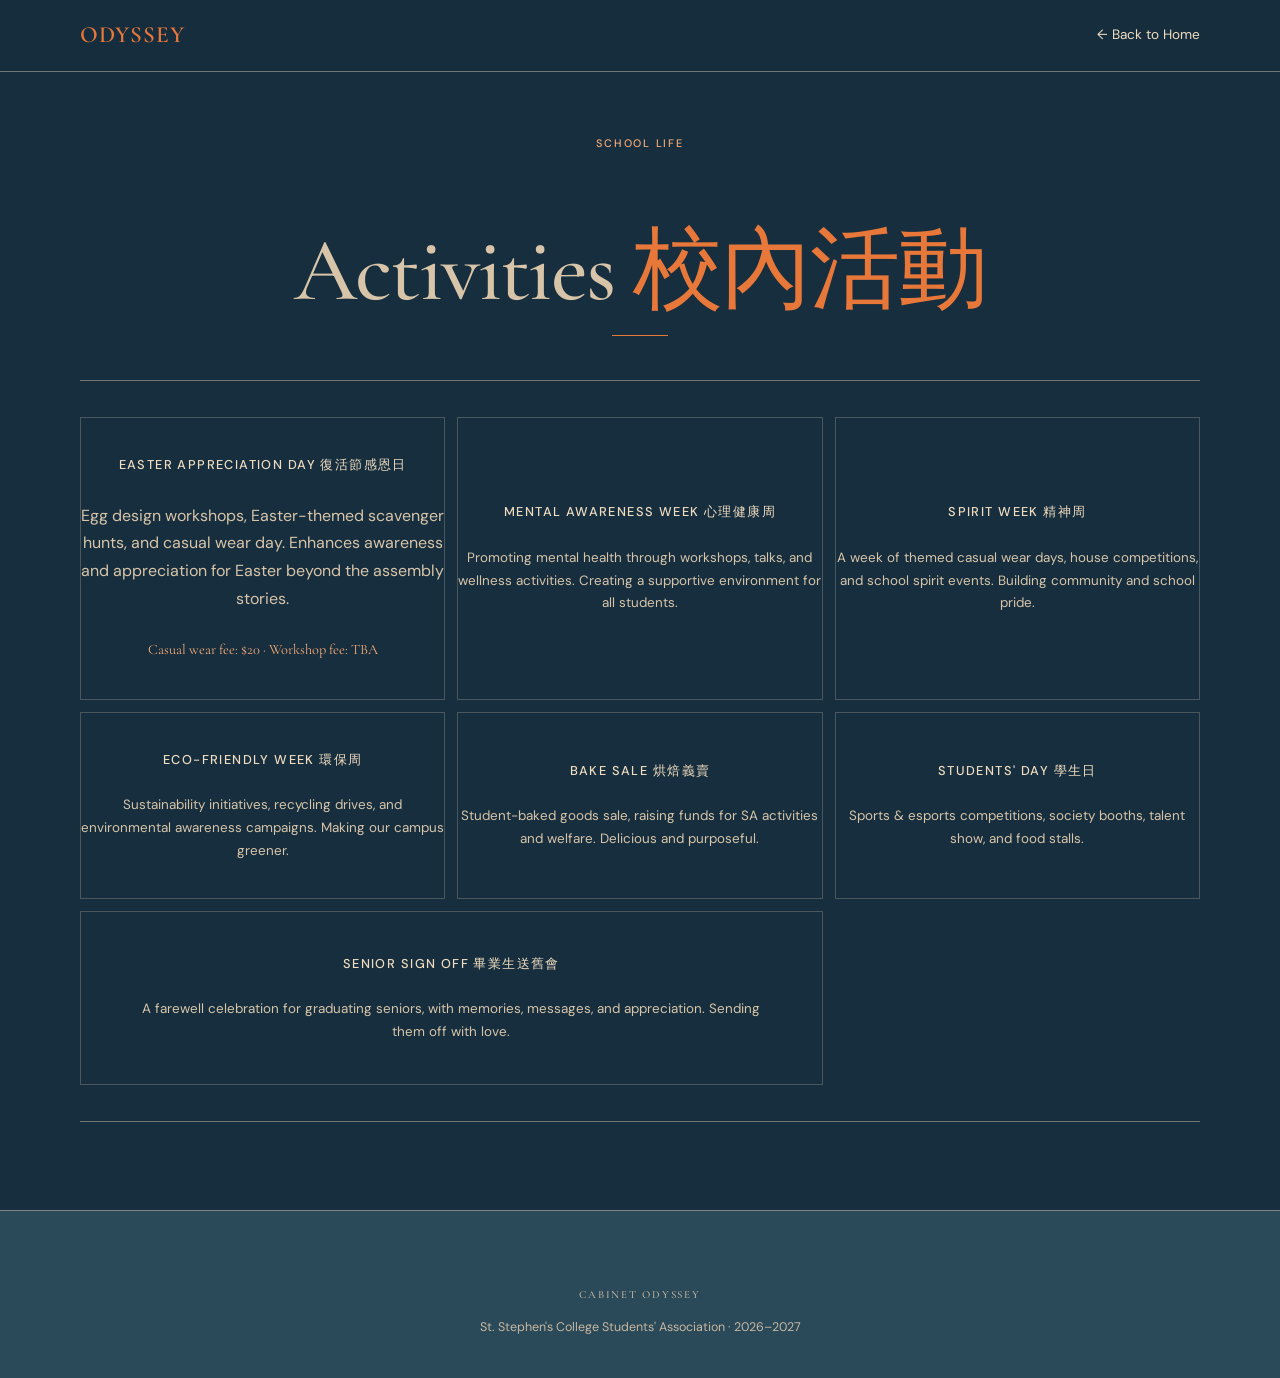
==== activities.html @ 7d50949f "anti-slop UI audit" ====
<!DOCTYPE html>
<html lang="en" class="scroll-smooth">
<head>
  <meta charset="UTF-8">
  <meta name="viewport" content="width=device-width, initial-scale=1.0">
  <title>Activities | Cabinet Odyssey 2026–2027</title>
  <meta name="description" content="Cabinet Odyssey's proposed school-life activities, from Spirit Week and Students' Day to wellbeing and environmental initiatives.">
  <link rel="icon" href="assets/logo.png" type="image/jpeg">
  <link href="https://fonts.googleapis.com/css2?family=Cormorant+Garamond:ital,wght@0,400;0,500;0,600;0,700;1,400;1,500&family=DM+Sans:wght@300;400;500;600&family=Noto+Serif+TC:wght@400;600;700&display=swap" rel="stylesheet">
  <link rel="stylesheet" href="assets/css/odyssey-ui.css?v=listing-tiles-1">
</head>
<body class="subpage activities-page">
  <a class="skip-link" href="#main-content">Skip to content</a>
  <!-- Nav -->
  <nav data-site-nav aria-label="Primary navigation">
    <div>
      <a href="index.html" class="font-display">ODYSSEY</a>
      <a href="index.html" class="text-sm">← Back to Home</a>
      <button class="menu-toggle" id="menu-toggle" type="button" data-menu-toggle aria-expanded="false" aria-controls="mobile-menu" aria-label="Open navigation menu"><span class="menu-toggle__label">Menu</span><span class="menu-toggle__icon" aria-hidden="true"></span></button>
    </div>
  </nav>
  <div class="mobile-menu" id="mobile-menu" role="dialog" aria-modal="true" aria-label="Site navigation" aria-hidden="true" inert>
    <button class="mobile-menu__close" type="button" data-menu-close aria-label="Close navigation menu">×</button>
    <div class="mobile-menu__inner">
      <a href="index.html">Home</a>
      <a href="services.html">Services <span class="tc" lang="zh-Hant">服務</span></a>
      <a href="activities.html" aria-current="page">Activities <span class="tc" lang="zh-Hant">校內活動</span></a>
      <a href="campus.html">Campus <span class="tc" lang="zh-Hant">校園改善</span></a>
      <a href="joint-school.html">Joint-School <span class="tc" lang="zh-Hant">聯校活動</span></a>
    </div>
  </div>

  <main id="main-content">
  <!-- Hero -->
  <section class="pt-32 pb-16 px-6">
    <div class="max-w-4xl mx-auto text-center">
      <p class="font-body text-xs tracking-[0.3em] uppercase text-sunset-500/60 mb-3">School Life</p>
      <h1 class="font-display text-4xl md:text-6xl text-sand mb-4">Activities <span class="text-sunset-500 italic">校內活動</span></h1>
      <div class="accent-line mx-auto"></div>
    </div>
  </section>

  <!-- School-life activities -->
  <section class="py-16 px-6">
    <div class="max-w-4xl mx-auto">
      <div class="glass-warm rounded-2xl p-8 md:p-10 mb-8 reveal service-panel">
        <div class="service-listing-grid service-listing-grid--three service-listing-grid--detail">
          <div class="glass rounded-lg p-4 service-listing-card">
            <p class="text-sand font-medium mb-1">Easter Appreciation Day 復活節感恩日</p>
            <p class="text-sand/50">Egg design workshops, Easter-themed scavenger hunts, and casual wear day. Enhances awareness and appreciation for Easter beyond the assembly stories.</p>
            <p class="service-listing-fee">Casual wear fee: $20 · Workshop fee: TBA</p>
          </div>
          <div class="glass rounded-lg p-4 service-listing-card">
            <p class="text-sand font-medium mb-1">Mental Awareness Week 心理健康周</p>
            <p class="text-sand/50">Promoting mental health through workshops, talks, and wellness activities. Creating a supportive environment for all students.</p>
          </div>
          <div class="glass rounded-lg p-4 service-listing-card">
            <p class="text-sand font-medium mb-1">Spirit Week 精神周</p>
            <p class="text-sand/50">A week of themed casual wear days, house competitions, and school spirit events. Building community and school pride.</p>
          </div>
          <div class="glass rounded-lg p-4 service-listing-card">
            <p class="text-sand font-medium mb-1">Eco-Friendly Week 環保周</p>
            <p class="text-sand/50">Sustainability initiatives, recycling drives, and environmental awareness campaigns. Making our campus greener.</p>
          </div>
          <div class="glass rounded-lg p-4 service-listing-card">
            <p class="text-sand font-medium mb-1">Bake Sale 烘焙義賣</p>
            <p class="text-sand/50">Student-baked goods sale, raising funds for SA activities and welfare. Delicious and purposeful.</p>
          </div>
          <div class="glass rounded-lg p-4 service-listing-card">
            <p class="text-sand font-medium mb-1">Students' Day 學生日</p>
            <p class="text-sand/50">Sports & esports competitions, society booths, talent show, and food stalls.</p>
          </div>
          <div class="glass rounded-lg p-4 service-listing-card service-listing-card--wide">
            <p class="text-sand font-medium mb-1">Senior Sign Off 畢業生送舊會</p>
            <p class="text-sand/50">A farewell celebration for graduating seniors, with memories, messages, and appreciation. Sending them off with love.</p>
          </div>
        </div>
      </div>
    </div>
  </section>
  </main>

  <footer class="py-12 px-6 border-t border-sand/5 text-center">
    <p class="font-display text-lg text-sunset-500/50 mb-1">Cabinet Odyssey</p>
    <p class="font-body text-xs text-sand/20">St. Stephen's College Students' Association · 2026–2027</p>
  </footer>

  <script src="assets/js/odyssey-ui.js?v=motion-1" defer></script>
</body>
</html>
---- assets/css/odyssey-ui.css ----
/* Cabinet Odyssey shared UI layer.
   This file is intentionally plain CSS so every page shares the same rhythm. */

:root {
  --odyssey-teal: #2a4a5a;
  --odyssey-teal-deep: #1e3a4a;
  --odyssey-night: #162e3e;
  --odyssey-orange: #e8773a;
  --odyssey-orange-soft: #f6aa77;
  --odyssey-cream: #f0dcc0;
  --odyssey-paper: #f8efe0;
  --odyssey-line: rgba(240, 220, 192, .24);
  --odyssey-line-strong: rgba(240, 220, 192, .42);
  --odyssey-muted: #d8c5a9;
  --odyssey-faint: #c8b7a0;
  --odyssey-ease-out: cubic-bezier(.23, 1, .32, 1);
  --odyssey-ease-in-out: cubic-bezier(.77, 0, .175, 1);
  --odyssey-nav-height: 72px;
  --odyssey-content: 1120px;
}

*,
*::before,
*::after {
  box-sizing: border-box;
}

html {
  scroll-behavior: smooth;
  background: var(--odyssey-night);
}

body {
  margin: 0;
  min-width: 320px;
  overflow-x: clip;
  color: var(--odyssey-cream);
  background: var(--odyssey-night);
  font-family: "DM Sans", system-ui, sans-serif;
  font-weight: 400;
  line-height: 1.65;
  -webkit-font-smoothing: antialiased;
  text-rendering: optimizeLegibility;
}

.skip-link {
  position: absolute;
  top: -100px;
  left: 16px;
  z-index: 120;
  min-height: 44px;
  display: inline-flex;
  align-items: center;
  padding: 0 16px;
  color: var(--odyssey-teal-deep);
  background: var(--odyssey-orange);
  font-size: .82rem;
  text-decoration: none;
  transition: top 160ms var(--odyssey-ease-out);
}

.skip-link:focus-visible {
  top: 16px;
}

body.home-page {
  background: var(--odyssey-night);
}

body.subpage {
  background: var(--odyssey-night);
}

img {
  max-width: 100%;
}

a {
  text-underline-offset: .25em;
}

:focus-visible {
  outline: 3px solid var(--odyssey-orange-soft);
  outline-offset: 3px;
  box-shadow: 0 0 0 2px var(--odyssey-night);
}

button,
a {
  -webkit-tap-highlight-color: transparent;
  touch-action: manipulation;
}

/* Shared navigation */

#nav,
body.subpage nav {
  position: fixed;
  inset: 0 0 auto;
  z-index: 100;
  height: var(--odyssey-nav-height);
  padding: 12px 24px;
  color: var(--odyssey-cream);
  background: rgba(22, 46, 62, .72);
  border-bottom: 1px solid rgba(240, 220, 192, .2);
  transition: background-color 180ms var(--odyssey-ease-out), border-color 180ms ease;
}

#nav.scrolled,
body.subpage nav {
  background: rgba(22, 46, 62, .9);
  border-bottom-color: var(--odyssey-line-strong);
}

#nav .inner,
body.subpage nav > div {
  width: min(100%, var(--odyssey-content));
  height: 100%;
  margin: 0 auto;
  display: flex;
  align-items: center;
  justify-content: space-between;
  gap: 24px;
}

#nav .brand,
body.subpage nav a.font-display {
  display: inline-flex;
  align-items: center;
  min-height: 44px;
  color: var(--odyssey-orange);
  font-family: "Cormorant Garamond", Georgia, serif;
  font-size: 1.45rem;
  font-weight: 600;
  letter-spacing: .04em;
  text-decoration: none;
}

#nav .links,
body.subpage nav a.text-sm {
  display: flex;
  align-items: center;
  gap: 28px;
  margin-left: auto;
  color: var(--odyssey-muted);
  font-size: .85rem;
}

#nav .links a,
body.subpage nav a.text-sm {
  position: relative;
  min-height: 44px;
  display: inline-flex;
  align-items: center;
  color: inherit;
  text-decoration: none;
  transition: color 160ms ease;
}

#nav .links a::after,
body.subpage nav a.text-sm::after {
  content: "";
  position: absolute;
  right: 0;
  bottom: 8px;
  left: 0;
  height: 1px;
  background: var(--odyssey-orange);
  transform: scaleX(0);
  transform-origin: left;
  transition: transform 180ms var(--odyssey-ease-out);
}

.menu-toggle {
  display: none;
  width: auto;
  min-width: 76px;
  height: 44px;
  padding: 0 11px;
  align-items: center;
  justify-content: center;
  gap: 9px;
  color: var(--odyssey-cream);
  background: transparent;
  border: 1px solid var(--odyssey-cream);
  border-radius: 2px;
  font: inherit;
  cursor: pointer;
}

.menu-toggle__label {
  font-size: .78rem;
  font-weight: 500;
  letter-spacing: .04em;
}

.menu-toggle__icon,
.menu-toggle__icon::before,
.menu-toggle__icon::after {
  content: "";
  display: inline-block;
  width: 16px;
  height: 1px;
  background: currentColor;
  transition: transform 160ms var(--odyssey-ease-out), opacity 120ms ease;
}

.menu-toggle__icon {
  position: relative;
}

.menu-toggle__icon::before,
.menu-toggle__icon::after {
  position: absolute;
  left: 0;
}

.menu-toggle__icon::before { transform: translateY(-5px); }
.menu-toggle__icon::after { transform: translateY(5px); }

.mobile-menu {
  position: fixed;
  inset: 0;
  z-index: 110;
  display: grid;
  align-content: center;
  padding: 88px 24px 32px;
  color: var(--odyssey-cream);
  background: var(--odyssey-night);
  opacity: 0;
  pointer-events: none;
  transform: translateY(-10px) scale(.985);
  transform-origin: calc(100% - 40px) 36px;
  transition: opacity 180ms ease, transform 220ms var(--odyssey-ease-out);
}

.mobile-menu.is-open {
  opacity: 1;
  pointer-events: auto;
  transform: translateY(0) scale(1);
}

.mobile-menu__inner {
  width: min(100%, 520px);
  margin: 0 auto;
}

.mobile-menu__close {
  position: absolute;
  top: 16px;
  right: 24px;
  width: 44px;
  height: 44px;
  color: var(--odyssey-cream);
  background: transparent;
  border: 1px solid var(--odyssey-line-strong);
  cursor: pointer;
}

.mobile-menu a {
  display: flex;
  min-height: 56px;
  align-items: center;
  border-bottom: 1px solid var(--odyssey-line);
  color: var(--odyssey-cream);
  font-family: "Cormorant Garamond", Georgia, serif;
  font-size: clamp(2rem, 8vw, 3.4rem);
  line-height: 1;
  text-decoration: none;
}

.mobile-menu a:last-child {
  border-bottom: 0;
}

.mobile-menu a[aria-current="page"] {
  color: var(--odyssey-orange-soft);
}

body.menu-open {
  overflow: hidden;
}

/* Buttons and press feedback */

.hero-cta,
.btn,
body.subpage .btn {
  min-height: 46px;
  display: inline-flex;
  align-items: center;
  justify-content: center;
  padding: 0 22px;
  color: var(--odyssey-night);
  background: var(--odyssey-orange);
  border: 1px solid var(--odyssey-orange);
  border-radius: 2px;
  font-family: "DM Sans", system-ui, sans-serif;
  font-size: .78rem;
  font-weight: 500;
  letter-spacing: .12em;
  text-decoration: none;
  text-transform: uppercase;
  transition: transform 140ms var(--odyssey-ease-out), background-color 160ms ease, color 160ms ease;
}

.hero-cta:active,
.btn:active {
  transform: scale(.97);
}

/* Homepage hero. One stacked layout at every viewport width — the tall banner
   overlapping the content card is the masthead, so no desktop rearrangement. */

.home-page .hero {
  width: 100%;
  max-width: none;
  padding: 0 0 72px;
  background: var(--odyssey-night);
}

.home-page .hero-bg {
  width: 100%;
  max-height: 520px;
  overflow: hidden;
  background: var(--odyssey-teal);
}

.home-page .hero-bg img {
  width: 100%;
  height: clamp(270px, 36vw, 520px);
  object-fit: cover;
  object-position: center;
}

.home-page .hero-bg::after {
  background: rgba(22, 46, 62, .12);
}

.home-page .hero-content {
  width: min(calc(100% - 32px), 760px);
  margin: -96px auto 0;
  padding: 40px 48px 44px;
  background: var(--odyssey-teal);
  border-top: 1px solid var(--odyssey-line-strong);
  text-align: center;
}

.home-page #nav .brand {
  opacity: 1 !important;
}

.home-page .hero-logo {
  width: 80px;
  height: 80px;
  margin: 0 auto 20px;
  border: 1px solid var(--odyssey-line-strong);
  background: var(--odyssey-paper);
}

.home-page .hero-subtitle {
  margin-bottom: 10px;
  color: var(--odyssey-muted);
  font-size: .68rem;
  font-weight: 500;
  letter-spacing: .16em;
  line-height: 1.5;
  text-transform: uppercase;
}

.home-page .hero-title {
  margin-bottom: 12px;
  color: var(--odyssey-orange);
  font-family: "Cormorant Garamond", Georgia, serif;
  font-size: clamp(3.5rem, 8vw, 6rem);
  font-weight: 500;
  line-height: .92;
}

.home-page .hero-tc {
  margin-bottom: 22px;
  color: var(--odyssey-muted);
  font-size: .95rem;
  line-height: 1.85;
}

.home-page .hero-cta {
  margin-bottom: 0;
}

.home-page .countdown {
  max-width: 520px;
  margin: 28px auto 0;
  padding: 16px 0 6px;
  background: transparent;
  border-top: 1px solid var(--odyssey-line-strong);
  border-right: 0;
  border-bottom: 0;
  border-left: 0;
}

.home-page .countdown-timer {
  width: 100%;
  display: grid;
  grid-template-columns: minmax(0, 1fr) auto minmax(0, 1fr) auto minmax(0, 1fr) auto minmax(0, 1fr);
  align-items: start;
  gap: clamp(.2rem, 1vw, .65rem);
}

.home-page .countdown-label {
  margin-bottom: 14px;
  color: var(--odyssey-orange-soft);
  font-size: .68rem;
  font-weight: 500;
  letter-spacing: .14em;
}

.home-page .countdown-num {
  color: var(--odyssey-cream);
  font-family: "Cormorant Garamond", Georgia, serif;
  font-size: clamp(1.8rem, 5vw, 3rem);
  font-weight: 600;
}

.home-page .countdown-txt {
  margin-top: 6px;
  color: var(--odyssey-faint);
  font-size: .58rem;
  letter-spacing: .12em;
}

.home-page .countdown-sep {
  color: var(--odyssey-orange);
  font-family: "Cormorant Garamond", Georgia, serif;
  opacity: .7;
}

/* Homepage sections */

.home-page main > section:not(.hero),
.home-page .logo-showcase {
  width: min(calc(100% - 48px), var(--odyssey-content));
  max-width: none;
  margin: 0 auto;
  padding: clamp(64px, 8vw, 104px) 0;
}

.home-page #mission {
  width: 100%;
  padding-right: max(24px, calc((100vw - var(--odyssey-content)) / 2));
  padding-left: max(24px, calc((100vw - var(--odyssey-content)) / 2));
  background: var(--odyssey-teal);
}

.home-page .section-title {
  margin-bottom: 32px;
  color: var(--odyssey-cream);
  font-family: "Cormorant Garamond", Georgia, serif;
  font-size: clamp(2.6rem, 6vw, 4.6rem);
  font-weight: 500;
  line-height: 1.15;
  letter-spacing: -.02em;
}

.home-page .section-title em {
  padding-bottom: .08em;
  color: var(--odyssey-orange);
  font-style: italic;
}

.home-page .content-block {
  max-width: 760px;
  margin-bottom: 48px;
}

.home-page .content-block p {
  margin-bottom: 20px;
  color: var(--odyssey-muted);
  font-size: 1rem;
  line-height: 1.8;
}

.home-page .content-block p.tc {
  color: var(--odyssey-muted);
  font-size: .95rem;
}

.home-page .pillars {
  display: grid;
  grid-template-columns: repeat(4, 1fr);
  gap: 0;
  margin-top: 48px;
  border-top: 1px solid var(--odyssey-line-strong);
  border-bottom: 1px solid var(--odyssey-line-strong);
}

.home-page .pillar-link {
  min-height: 82px;
  display: flex;
  flex-direction: column;
  justify-content: center;
  padding: 16px 18px;
  color: var(--odyssey-cream);
  border-right: 1px solid var(--odyssey-line);
  font-size: .9rem;
  text-decoration: none;
  transition: background-color 160ms ease, color 160ms ease;
}

.home-page .pillar-link:last-child {
  border-right: 0;
}

.home-page .pillar-link .tc {
  margin: 4px 0 0;
  color: var(--odyssey-faint);
  font-size: .78rem;
}

.home-page .timeline {
  max-width: 800px;
  padding-left: 28px;
}

.home-page .timeline::before {
  left: 3px;
  width: 1px;
  background: var(--odyssey-orange);
  opacity: .45;
}

.home-page .timeline-item {
  padding-bottom: 44px;
}

.home-page .timeline-item::before {
  left: -25px;
  top: 6px;
  width: 7px;
  height: 7px;
  background: var(--odyssey-orange);
  transform: none;
}

.home-page .timeline-date {
  margin-bottom: 4px;
  color: var(--odyssey-orange-soft);
  font-size: .68rem;
  font-weight: 500;
  letter-spacing: .12em;
}

.home-page .timeline-title {
  margin-bottom: 8px;
  color: var(--odyssey-cream);
  font-family: "Cormorant Garamond", Georgia, serif;
  font-size: 1.7rem;
  font-weight: 600;
}

.home-page .timeline-desc,
.home-page .timeline-tc {
  max-width: 680px;
  color: var(--odyssey-muted);
  font-size: .92rem;
}

.home-page .timeline-tc {
  margin-top: 8px;
  color: var(--odyssey-faint);
  font-family: "Noto Serif TC", serif;
}

.home-page .logo-showcase {
  width: 100%;
  max-width: none;
  padding-right: 24px;
  padding-left: 24px;
  text-align: center;
  background: var(--odyssey-teal);
  border-top: 1px solid var(--odyssey-line);
  border-bottom: 1px solid var(--odyssey-line);
}

.home-page .logo-showcase img {
  width: 128px;
  height: 128px;
  margin-bottom: 20px;
  border: 1px solid var(--odyssey-line-strong);
}

.home-page .logo-showcase h3 {
  margin-bottom: 6px;
  color: var(--odyssey-cream);
  font-family: "Cormorant Garamond", Georgia, serif;
  font-size: 1.8rem;
}

.home-page .logo-showcase h3 em {
  color: var(--odyssey-orange);
}

.home-page .logo-showcase .tc {
  color: var(--odyssey-faint);
  font-size: .85rem;
}

.home-page .doc-links {
  width: 100%;
  display: grid;
  grid-template-columns: repeat(2, minmax(0, 1fr));
  gap: 1px;
  background: var(--odyssey-line-strong);
  border: 1px solid var(--odyssey-line-strong);
}

.home-page .doc-link {
  min-height: 142px;
  display: flex;
  flex-direction: column;
  justify-content: center;
  padding: 24px;
  color: var(--odyssey-cream);
  background: var(--odyssey-teal);
  text-decoration: none;
  transition: background-color 160ms ease;
}

.home-page .doc-link-title {
  margin-bottom: 8px;
  color: inherit;
  font-family: "Cormorant Garamond", Georgia, serif;
  font-size: 1.45rem;
}

.home-page .doc-link-sub {
  color: var(--odyssey-faint);
  font-size: .78rem;
  line-height: 1.55;
}

.home-page footer {
  margin-top: 0;
  padding: 64px 24px 32px;
  background: var(--odyssey-night);
}

.home-page .footer-inner {
  width: min(100%, var(--odyssey-content));
  display: grid;
  grid-template-columns: 2fr 1fr 1fr;
  gap: 48px;
  padding-bottom: 32px;
  border-bottom: 1px solid var(--odyssey-line);
}

.home-page .footer-brand .brand {
  color: var(--odyssey-orange);
  font-family: "Cormorant Garamond", Georgia, serif;
  font-size: 1.55rem;
  text-decoration: none;
}

.home-page .footer-brand .tagline,
.home-page .footer-contact p,
.home-page .footer-contact .tc,
.home-page .footer-bottom p,
.home-page .footer-links a {
  color: var(--odyssey-faint);
  font-size: .78rem;
}

.home-page .footer-brand .tagline {
  margin-top: 8px;
  font-style: normal;
}

.home-page .footer-links,
.home-page .footer-contact {
  gap: 10px;
}

.home-page .footer-links a,
.home-page .footer-contact a {
  text-decoration: none;
  transition: color 160ms ease;
}

.home-page .footer-contact a {
  color: var(--odyssey-cream);
  font-size: .82rem;
}

.home-page .footer-bottom {
  width: min(100%, var(--odyssey-content));
  padding-top: 20px;
}

/* Subpages: flatten the old Tailwind/glass language */

body.subpage {
  color: var(--odyssey-cream);
  background: var(--odyssey-night);
}

body.subpage section {
  width: min(calc(100% - 48px), var(--odyssey-content));
  max-width: none;
  margin: 0 auto;
}

body.subpage section:first-of-type {
  padding-top: 144px;
  padding-bottom: 64px;
}

body.subpage section:first-of-type + section {
  padding-top: 16px;
  padding-bottom: 112px;
}

body.subpage .max-w-4xl,
body.subpage .max-w-6xl {
  width: 100%;
  max-width: var(--odyssey-content) !important;
}

body.subpage .mx-auto {
  margin-right: auto;
  margin-left: auto;
}

body.subpage .text-center {
  text-align: center;
}

body.subpage .flex {
  display: flex;
}

body.subpage .items-start {
  align-items: flex-start;
}

body.subpage .gap-4 {
  gap: 16px;
}

body.subpage .grid {
  display: grid;
  grid-template-columns: repeat(3, minmax(0, 1fr));
  gap: 12px;
}

body.subpage .grid.md\:grid-cols-2 {
  grid-template-columns: repeat(2, minmax(0, 1fr));
  gap: 24px;
}

body.subpage .grid > .col-span-2 {
  grid-column: span 2;
}

body.subpage .space-y-4 > * + * {
  margin-top: 16px;
}

body.subpage .space-y-8 > * + * {
  margin-top: 32px;
}

body.subpage .font-medium {
  font-weight: 500;
}

body.subpage .mt-2 {
  margin-top: 8px;
}

body.subpage .mt-4 {
  margin-top: 16px;
}

body.subpage .mb-1 {
  margin-bottom: 4px;
}

body.subpage .mb-2 {
  margin-bottom: 8px;
}

body.subpage .mb-4 {
  margin-bottom: 16px;
}

body.subpage .mb-6 {
  margin-bottom: 24px;
}

body.subpage .text-xs {
  font-size: .78rem;
}

body.subpage .text-sm {
  font-size: .92rem;
}

body.subpage .text-center h1,
body.subpage .text-center h2,
body.subpage .subpage-title {
  color: var(--odyssey-cream);
  font-family: "Cormorant Garamond", Georgia, serif;
  font-weight: 500;
  letter-spacing: -.02em;
}

body.subpage .text-center h1 {
  font-size: clamp(3rem, 7vw, 5.8rem);
  line-height: .98;
}

body.subpage .text-center h1 span,
body.subpage .text-center h2 span {
  color: var(--odyssey-orange);
  /* Long titles wrap between words, never inside the Chinese phrase. */
  white-space: nowrap;
}

body.subpage .text-center > p:first-child {
  margin-bottom: 12px;
  color: var(--odyssey-orange-soft);
  font-size: .68rem;
  font-weight: 500;
  letter-spacing: .16em;
  text-transform: uppercase;
}

body.subpage .accent-line {
  width: 56px;
  height: 1px;
  margin: 20px auto 0;
  background: var(--odyssey-orange);
}

body.subpage .glass,
body.subpage .glass-warm {
  padding: 32px 0 !important;
  background: transparent !important;
  border: 0;
  border-top: 1px solid var(--odyssey-line-strong);
  border-radius: 0 !important;
  box-shadow: none !important;
}

body.subpage .glass-warm:last-child {
  border-bottom: 1px solid var(--odyssey-line-strong);
}

body.subpage .glass > p,
body.subpage .glass-warm > p,
body.subpage .glass-warm p,
body.subpage .glass-warm h2,
body.subpage .glass-warm h3 {
  color: var(--odyssey-muted);
}

body.subpage .glass-warm h2,
body.subpage .glass-warm h3 {
  color: var(--odyssey-cream);
  font-family: "Cormorant Garamond", Georgia, serif;
  font-weight: 600;
}

body.subpage .glass-warm h2 {
  margin-bottom: 12px;
  color: var(--odyssey-orange);
  font-size: clamp(1.7rem, 3vw, 2.3rem);
}

body.subpage .glass-warm h3 {
  font-size: 1.35rem;
}

body.subpage .glass-warm .grid > div,
body.subpage .glass-warm .space-y-4 > div {
  padding: 18px;
  background: rgba(42, 74, 90, .55);
  border: 1px solid var(--odyssey-line);
  border-radius: 0 !important;
}

body.subpage .glass-warm .grid > div p,
body.subpage .glass-warm .space-y-4 > div p {
  color: var(--odyssey-muted);
}

body.subpage .glass-warm .grid > div p:first-child,
body.subpage .glass-warm .space-y-4 > div p:first-child {
  color: var(--odyssey-cream);
}

body.subpage .glass-warm .grid > div p:last-child,
body.subpage .glass-warm .space-y-4 > div p:last-child {
  margin-bottom: 0;
}

body.subpage .glass-warm > .flex {
  align-items: flex-start;
}

body.subpage .rounded-2xl,
body.subpage .rounded-xl,
body.subpage .rounded-lg {
  border-radius: 0 !important;
}

body.subpage .text-sunset-500,
body.subpage .text-sunset-400 {
  color: var(--odyssey-orange) !important;
}

body.subpage .text-sand,
body.subpage .text-sand\/60,
body.subpage .text-sand\/50,
body.subpage .text-sand\/30 {
  color: var(--odyssey-muted) !important;
}

body.subpage .font-body {
  font-family: "DM Sans", system-ui, sans-serif;
}

body.subpage .font-display {
  font-family: "Cormorant Garamond", Georgia, serif;
}

body.subpage footer {
  margin-top: 0;
  padding: 64px 24px 28px;
  background: var(--odyssey-teal);
  border-top: 1px solid var(--odyssey-line-strong);
}

body.subpage footer p {
  color: var(--odyssey-faint) !important;
}

/* Services listings preserve the original bordered tile language. */

.service-listing-grid {
  display: grid;
  gap: 12px;
}

.service-listing-grid--three {
  grid-template-columns: repeat(3, minmax(0, 1fr));
}

.service-listing-grid--two {
  grid-template-columns: repeat(2, minmax(0, 1fr));
}

/* Wide tiles close the final grid row when an item count does not divide evenly. */

.service-listing-grid .service-listing-card--wide {
  grid-column: span 2;
}

.service-heading-tc {
  display: inline-block;
  white-space: nowrap;
}

.service-listing-card {
  min-width: 0;
  min-height: 132px;
  display: flex;
  flex-direction: column;
  align-items: center;
  justify-content: center;
  padding: 22px 20px !important;
  text-align: center;
  background: rgba(42, 74, 90, .55) !important;
  border: 1px solid var(--odyssey-line) !important;
  transition:
    transform 220ms var(--odyssey-ease-out),
    background-color 180ms ease,
    border-color 180ms ease;
}

.service-listing-grid--detail .service-listing-card {
  min-height: 174px;
  padding: 26px 24px !important;
}

.service-listing-card > p,
.service-listing-card > h3 {
  max-width: 44ch;
  margin-right: auto;
  margin-left: auto;
}

.service-listing-card > p:first-child,
.service-listing-card > h3:first-child {
  margin-top: 0;
  margin-bottom: 10px;
  color: var(--odyssey-cream) !important;
  font-family: "DM Sans", system-ui, sans-serif;
  font-size: .8rem;
  font-weight: 500;
  letter-spacing: .11em;
  line-height: 1.5;
  text-transform: uppercase;
}

.service-listing-card > p:last-child {
  margin-bottom: 0;
}

.service-listing-grid--compact .service-listing-card > p:last-child:not(:first-child) {
  color: var(--odyssey-orange-soft) !important;
  font-family: "Cormorant Garamond", Georgia, serif;
  font-size: .9rem;
}

body:is(.services-page, .activities-page, .campus-page, .joint-school-page) p .text-sunset-500 {
  color: var(--odyssey-orange-soft) !important;
}

.service-listing-grid--compact .service-listing-card--noted > p:last-child {
  color: var(--odyssey-faint) !important;
  font-family: "Noto Serif TC", serif;
  font-size: .72rem;
}

.service-listing-grid--detail .service-listing-card > p:last-child {
  color: var(--odyssey-muted) !important;
  font-size: .84rem;
  line-height: 1.7;
}

/* Fee lines carry the same price voice as the compact listings. */

.service-listing-grid--detail .service-listing-card > p.service-listing-fee:last-child {
  margin-top: 10px;
  margin-bottom: 0;
  color: var(--odyssey-orange-soft) !important;
  font-family: "Cormorant Garamond", Georgia, serif;
  font-size: .9rem;
}

.service-panel--ordering > p:last-child {
  max-width: 82ch;
  margin-top: 18px;
  color: var(--odyssey-faint) !important;
  line-height: 1.6;
}

html.motion-ready .service-panel.reveal,
.service-panel.reveal {
  clip-path: none;
}

@keyframes odyssey-service-card-enter {
  from {
    opacity: 0;
    transform: translateY(10px);
  }
  to {
    opacity: 1;
    transform: translateY(0);
  }
}

html.motion-ready .service-panel.visible .service-listing-card {
  animation: odyssey-service-card-enter 380ms var(--odyssey-ease-out) backwards;
}

html.motion-ready .service-panel.visible .service-listing-card:nth-child(2) { animation-delay: 45ms; }
html.motion-ready .service-panel.visible .service-listing-card:nth-child(3) { animation-delay: 90ms; }
html.motion-ready .service-panel.visible .service-listing-card:nth-child(4) { animation-delay: 135ms; }
html.motion-ready .service-panel.visible .service-listing-card:nth-child(5) { animation-delay: 180ms; }
html.motion-ready .service-panel.visible .service-listing-card:nth-child(6) { animation-delay: 225ms; }
html.motion-ready .service-panel.visible .service-listing-card:nth-child(n + 7) { animation-delay: 270ms; }

/* Replace emoji used as structural icons with a controlled visual mark. */

.content-mark {
  position: relative;
  flex: 0 0 38px;
  width: 38px;
  height: 38px;
  margin-top: 2px;
  border: 1px solid var(--odyssey-orange);
}

.content-mark::before,
.content-mark::after {
  content: "";
  position: absolute;
  background: var(--odyssey-orange);
}

.content-mark::before {
  top: 9px;
  right: 8px;
  left: 8px;
  height: 1px;
  box-shadow: 0 7px 0 var(--odyssey-orange), 0 14px 0 var(--odyssey-orange);
}

.content-mark::after {
  top: 8px;
  bottom: 8px;
  left: 8px;
  width: 1px;
}

/* Only animate hover states on devices that actually have hover. */

@media (hover: hover) and (pointer: fine) {
  #nav .links a:hover,
  body.subpage nav a.text-sm:hover,
  .home-page .footer-links a:hover,
  .home-page .footer-contact a:hover {
    color: var(--odyssey-orange-soft);
  }

  #nav .links a:hover::after,
  body.subpage nav a.text-sm:hover::after {
    transform: scaleX(1);
  }

  .home-page .pillar-link:hover {
    color: var(--odyssey-orange-soft);
    background: rgba(232, 119, 58, .08);
    transform: translateY(-2px);
  }

  .home-page .pillar-link:hover .tc {
    color: var(--odyssey-orange-soft);
  }

  .home-page .doc-link:hover {
    background: var(--odyssey-teal-deep);
    transform: translateY(-4px);
  }

  body.subpage .glass-warm .grid > div:hover,
  body.subpage .glass-warm .space-y-4 > div:hover {
    background: rgba(42, 74, 90, .85);
  }
}

/* Old reveal hooks, upgraded to a real enter state. */

.reveal {
  opacity: 1;
  transform: none;
  clip-path: none;
}

.motion-ready .reveal {
  opacity: 0;
  transform: translateY(16px);
  clip-path: inset(0 0 16% 0);
  transition:
    opacity 420ms var(--odyssey-ease-out),
    transform 520ms var(--odyssey-ease-out),
    clip-path 600ms var(--odyssey-ease-in-out);
}

.motion-ready .reveal.visible {
  opacity: 1;
  transform: translateY(0);
  /* End past the border box, not at inset(0): Cormorant descenders (the g in
     "Meaning") drop below the border box at line-height 1.15, and inset(0)
     slices them off. Matching inset() shapes keep the wipe interpolable. */
  clip-path: inset(-50% -50% -50% -50%);
}

/* Cabinet rows contain hover-scaled portraits, so their reveal state must not
   remain a clipping boundary after it becomes visible. */
.home-page .cabinet-row.reveal,
.motion-ready .home-page .cabinet-row.reveal,
.motion-ready .home-page .cabinet-row.reveal.visible {
  clip-path: none;
}

/* One cinematic arrival, followed by motion that explains page structure. */

@keyframes odyssey-hero-image-enter {
  from {
    opacity: .55;
    transform: scale(1.045);
  }
  to {
    opacity: 1;
    transform: scale(1);
  }
}

@keyframes odyssey-piece-enter {
  from {
    opacity: 0;
    transform: translateY(18px);
  }
  to {
    opacity: 1;
    transform: translateY(0);
  }
}

@keyframes odyssey-line-enter {
  from {
    opacity: .35;
    transform: scaleX(0);
  }
  to {
    opacity: 1;
    transform: scaleX(1);
  }
}

@keyframes odyssey-fade-enter {
  from { opacity: 0; }
  to { opacity: 1; }
}

.home-page .hero-bg img {
  transform-origin: center;
  animation: odyssey-hero-image-enter 1100ms var(--odyssey-ease-in-out) both;
}

.home-page .hero-content > * {
  animation: odyssey-piece-enter 700ms var(--odyssey-ease-out) both;
}

.home-page .hero-content > :nth-child(1) { animation-delay: 180ms; }
.home-page .hero-content > :nth-child(2) { animation-delay: 240ms; }
.home-page .hero-content > :nth-child(3) { animation-delay: 300ms; }
.home-page .hero-content > :nth-child(4) { animation-delay: 360ms; }
.home-page .hero-content > :nth-child(5) { animation-delay: 420ms; }
.home-page .hero-content > :nth-child(6) { animation-delay: 480ms; }

body.subpage section:first-of-type .text-center > * {
  animation: odyssey-piece-enter 620ms var(--odyssey-ease-out) both;
}

body.subpage section:first-of-type .text-center > :nth-child(1) { animation-delay: 100ms; }
body.subpage section:first-of-type .text-center > :nth-child(2) { animation-delay: 170ms; }
body.subpage section:first-of-type .text-center > :nth-child(3) {
  transform-origin: center;
  animation-name: odyssey-line-enter;
  animation-delay: 240ms;
  animation-timing-function: var(--odyssey-ease-in-out);
}

.motion-ready .home-page .timeline::before {
  transform: scaleY(0);
  transform-origin: top;
  transition: transform 900ms var(--odyssey-ease-in-out);
}

.motion-ready .home-page .timeline.is-visible::before {
  transform: scaleY(1);
}

.motion-ready .home-page .timeline-item::before {
  opacity: 0;
  transform: scale(.6);
  transition: opacity 260ms var(--odyssey-ease-out), transform 260ms var(--odyssey-ease-out);
}

.motion-ready .home-page .timeline.is-visible .timeline-item::before {
  opacity: 1;
  transform: scale(1);
}

.motion-ready .home-page .timeline-item:nth-child(1)::before { transition-delay: 60ms; }
.motion-ready .home-page .timeline-item:nth-child(2)::before { transition-delay: 110ms; }
.motion-ready .home-page .timeline-item:nth-child(3)::before { transition-delay: 160ms; }
.motion-ready .home-page .timeline-item:nth-child(4)::before { transition-delay: 210ms; }
.motion-ready .home-page .timeline-item:nth-child(5)::before { transition-delay: 260ms; }
.motion-ready .home-page .timeline-item:nth-child(6)::before { transition-delay: 310ms; }
.motion-ready .home-page .timeline-item:nth-child(7)::before { transition-delay: 360ms; }
.motion-ready .home-page .timeline-item:nth-child(8)::before { transition-delay: 410ms; }
.motion-ready .home-page .timeline-item:nth-child(9)::before { transition-delay: 460ms; }

.mobile-menu a {
  opacity: 0;
  transform: translateY(10px) scale(.97);
  transition: opacity 220ms var(--odyssey-ease-out), transform 220ms var(--odyssey-ease-out);
}

.mobile-menu.is-open a {
  opacity: 1;
  transform: translateY(0) scale(1);
}

.mobile-menu.is-open a:nth-child(1) { transition-delay: 40ms; }
.mobile-menu.is-open a:nth-child(2) { transition-delay: 80ms; }
.mobile-menu.is-open a:nth-child(3) { transition-delay: 120ms; }
.mobile-menu.is-open a:nth-child(4) { transition-delay: 160ms; }
.mobile-menu.is-open a:nth-child(5) { transition-delay: 200ms; }

.home-page .pillar-link,
.home-page .doc-link {
  transition: background-color 160ms ease, color 160ms ease, transform 160ms var(--odyssey-ease-out);
}

.home-page .pillar-link:active,
.home-page .doc-link:active,
.mobile-menu a:active {
  transform: scale(.97);
}

@media (hover: hover) and (pointer: fine) {
  .hero-cta:hover,
  .btn:hover,
  body.subpage .btn:hover {
    background: var(--odyssey-orange-soft);
  }
}

@media (max-width: 900px) {
  #nav .links,
  body.subpage nav a.text-sm {
    display: none;
  }

  .menu-toggle {
    display: inline-flex;
  }

  .home-page .footer-inner {
    grid-template-columns: 1fr;
    gap: 24px;
  }
}

/* Apple design audit repairs: clearer hierarchy, direct feedback, and resilient reflow. */

body.subpage main {
  display: block;
}

.home-page .hero-content,
body.subpage section,
.home-page main > section {
  min-width: 0;
}

.home-page .hero-subtitle,
.home-page .countdown-label {
  overflow-wrap: anywhere;
}

.home-page .hero-content > * {
  animation: none;
}

.home-page .hero-content {
  animation: odyssey-piece-enter 520ms var(--odyssey-ease-out) 120ms both;
}

body.subpage section:first-of-type .text-center > * {
  animation: none;
}

body.subpage section:first-of-type .text-center {
  animation: odyssey-piece-enter 480ms var(--odyssey-ease-out) 80ms both;
}

body.subpage section:first-of-type {
  padding-top: 124px;
  padding-bottom: 44px;
}

body.subpage section:first-of-type + section {
  padding-top: 0;
  padding-bottom: 88px;
}

body.subpage .space-y-8 > * + * {
  margin-top: 0;
}

body.subpage .content-mark {
  display: none;
}

body.subpage .glass-warm > .flex {
  gap: 0;
}

body.subpage .glass,
body.subpage .glass-warm {
  padding: clamp(24px, 4vw, 36px) 0 !important;
}

body.subpage .glass-warm .grid > div,
body.subpage .glass-warm .space-y-4 > div {
  min-width: 0;
  padding: 16px;
  background: var(--odyssey-teal-deep);
  border-color: var(--odyssey-line-strong);
}

body.subpage .glass-warm p {
  max-width: 72ch;
  line-height: 1.72;
}

body.subpage footer p {
  color: var(--odyssey-faint) !important;
}

.home-page .timeline-item:hover,
.motion-ready .home-page .timeline-item.visible:hover {
  transform: translateX(3px);
}

.home-page .cabinet-member:hover {
  transform: translateY(-3px);
}

.home-page .cabinet-member:hover .member-photo img {
  transform: scale(1.025);
}

@media (max-width: 900px) {
  .home-page .pillars {
    grid-template-columns: repeat(2, minmax(0, 1fr));
  }

  .home-page .pillar-link:nth-child(2) {
    border-right: 0;
  }

  .home-page .pillar-link:nth-child(-n + 2) {
    border-bottom: 1px solid var(--odyssey-line);
  }
}

@media (max-width: 640px) {
  :root {
    --odyssey-nav-height: 64px;
  }

  .home-page .hero {
    padding-bottom: 48px;
  }

  .home-page .hero-bg img {
    height: 220px;
    object-position: 50% 48%;
  }

  .home-page .hero-content {
    width: calc(100% - 24px);
    margin-top: -24px;
    padding: 28px 16px 30px;
  }

  .home-page .hero-logo {
    width: 68px;
    height: 68px;
    margin-bottom: 14px;
  }

  .home-page .hero-subtitle {
    font-size: .64rem;
    letter-spacing: .09em;
  }

  .home-page .hero-title {
    font-size: clamp(3.1rem, 17vw, 4.4rem);
  }

  .home-page .countdown {
    width: 100%;
    margin-top: 22px;
  }

  .home-page .countdown-label {
    font-size: .62rem;
    letter-spacing: .08em;
  }

  .home-page .countdown-timer {
    gap: .12rem;
  }

  .home-page .countdown-num {
    font-size: clamp(1.55rem, 8vw, 2.1rem);
  }

  .home-page .countdown-txt {
    font-size: .54rem;
    letter-spacing: .06em;
  }

  .home-page .countdown-sep {
    font-size: 1.2rem;
  }

  .home-page main > section:not(.hero),
  .home-page .logo-showcase {
    padding-top: 56px;
    padding-bottom: 56px;
  }

  .home-page .section-title {
    font-size: clamp(2.35rem, 12vw, 3.2rem);
    margin-bottom: 24px;
  }

  .home-page .content-block {
    margin-bottom: 36px;
  }

  .home-page .pillars,
  .home-page .doc-links {
    grid-template-columns: 1fr;
  }

  .home-page .pillar-link,
  .home-page .pillar-link:nth-child(2) {
    border-right: 0;
    border-bottom: 1px solid var(--odyssey-line);
  }

  .home-page .pillar-link:last-child {
    border-bottom: 0;
  }

  body.subpage section:first-of-type {
    padding-top: 104px;
    padding-bottom: 36px;
  }

  body.subpage section:first-of-type + section {
    padding-bottom: 64px;
  }

  body.subpage .text-center h1 {
    font-size: clamp(2.65rem, 14vw, 4rem);
  }

  body.subpage .grid,
  body.subpage .grid.md\:grid-cols-2 {
    grid-template-columns: 1fr;
    gap: 10px;
  }

  body.subpage .grid > .col-span-2 {
    grid-column: auto;
  }

  body.subpage .glass-warm h2 {
    font-size: clamp(1.55rem, 8vw, 2rem);
  }

  .mobile-menu {
    padding: 80px 20px 24px;
  }

  .mobile-menu a {
    min-height: 62px;
    font-size: clamp(1.8rem, 9vw, 2.7rem);
  }
}

@media (prefers-contrast: more) {
  :root {
    --odyssey-muted: var(--odyssey-cream);
    --odyssey-faint: var(--odyssey-cream);
    --odyssey-line: rgba(240, 220, 192, .55);
    --odyssey-line-strong: rgba(240, 220, 192, .8);
  }

  #nav,
  #nav.scrolled,
  body.subpage nav,
  .mobile-menu {
    background: var(--odyssey-night);
  }
}

@media (forced-colors: active) {
  :focus-visible {
    outline: 3px solid Highlight;
    box-shadow: none;
  }

  .menu-toggle,
  .mobile-menu__close {
    border: 1px solid ButtonText;
  }
}

@media (max-width: 640px) {
  #nav,
  body.subpage nav {
    padding-right: 16px;
    padding-left: 16px;
  }

  #nav .inner,
  body.subpage nav > div {
    gap: 12px;
  }

  .home-page .hero-content {
    width: calc(100% - 32px);
    margin-top: -48px;
    padding: 32px 20px 36px;
  }

  .home-page .hero-bg img {
    height: 270px;
  }

  .home-page main > section:not(.hero),
  .home-page .logo-showcase,
  body.subpage section {
    width: calc(100% - 32px);
  }

  .home-page #mission {
    width: 100%;
    padding-right: 16px;
    padding-left: 16px;
  }

  .home-page .pillars,
  .home-page .doc-links {
    grid-template-columns: 1fr;
  }

  .home-page .pillar-link {
    border-right: 0;
    border-bottom: 1px solid var(--odyssey-line);
  }

  .home-page .pillar-link:last-child {
    border-bottom: 0;
  }

  .home-page .doc-link {
    min-height: 116px;
  }

  body.subpage section:first-of-type {
    padding-top: 126px;
    padding-bottom: 48px;
  }

  body.subpage section:first-of-type + section {
    padding-bottom: 72px;
  }

  body.subpage .glass,
  body.subpage .glass-warm {
    padding: 24px 0 !important;
  }

  body.subpage .grid,
  body.subpage .grid.md\:grid-cols-2 {
    grid-template-columns: repeat(2, minmax(0, 1fr));
  }

  body.subpage .grid.md\:grid-cols-2 {
    gap: 16px;
  }

  body.subpage .grid > .col-span-2 {
    grid-column: auto;
  }
}

@media (hover: hover) and (pointer: fine) {
  .home-page .timeline-item {
    transform-origin: left center;
  }

  .motion-ready .home-page .timeline-item.visible {
    transition:
      opacity 420ms var(--odyssey-ease-out),
      transform 180ms var(--odyssey-ease-out),
      clip-path 600ms var(--odyssey-ease-in-out);
  }

  .home-page .timeline-item:hover {
    transform: translateX(4px) scale(1.018);
  }

  .home-page .timeline-item:hover::before,
  .motion-ready .home-page .timeline.is-visible .timeline-item:hover::before {
    opacity: 1;
    transform: scale(1.55);
    transition-delay: 0ms;
  }

  .home-page .cabinet-member {
    transform-origin: center;
    transition: transform 280ms var(--odyssey-ease-in-out);
  }

  .home-page .member-photo {
    transition:
      transform 280ms var(--odyssey-ease-in-out),
      border-color 180ms ease;
  }

  .home-page .member-photo img {
    transition: transform 280ms var(--odyssey-ease-in-out);
  }

  .home-page .cabinet-member:hover {
    transform: translateY(-4px) scale(1.025);
  }

  .home-page .cabinet-member:hover .member-photo {
    border-color: rgba(240, 144, 80, .68);
  }

  .home-page .cabinet-member:hover .member-photo img {
    transform: scale(1.07);
  }
}

@media (prefers-reduced-motion: reduce) {
  html {
    scroll-behavior: auto;
  }

  *,
  *::before,
  *::after {
    animation-duration: .001ms !important;
    animation-iteration-count: 1 !important;
    transition-duration: .001ms !important;
  }

  .reveal,
  .motion-ready .reveal {
    opacity: 1;
    transform: none;
    clip-path: none;
  }

  .home-page .hero-bg img,
  .home-page .hero-content > *,
  body.subpage section:first-of-type .text-center > * {
    transform: none !important;
    animation: odyssey-fade-enter 200ms ease both !important;
  }

  .motion-ready .home-page .timeline::before,
  .motion-ready .home-page .timeline-item::before,
  .mobile-menu a {
    transform: none !important;
    transition: opacity 160ms ease !important;
  }

  .motion-ready .home-page .timeline::before,
  .motion-ready .home-page .timeline-item::before {
    opacity: 1;
  }

  .home-page .timeline-item:hover,
  .motion-ready .home-page .timeline-item.visible:hover,
  .home-page .timeline-item:hover::before,
  .home-page .cabinet-member:hover,
  .home-page .cabinet-member:hover .member-photo,
  .home-page .cabinet-member:hover .member-photo img {
    transform: none !important;
  }

  .home-page .member-photo {
    transition: border-color 180ms ease !important;
  }
}

/* Final cascade layer for the content-driven phone layout and restrained feedback. */
@media (max-width: 640px) {
  :root { --odyssey-nav-height: 64px; }

  .home-page .hero { padding-bottom: 48px; }
  .home-page .hero-bg img { height: 220px; object-position: 50% 48%; }
  .home-page .hero-content {
    width: calc(100% - 24px);
    margin-top: -24px;
    padding: 28px 16px 30px;
  }
  .home-page .hero-logo { width: 68px; height: 68px; margin-bottom: 14px; }
  .home-page .hero-subtitle { font-size: .64rem; letter-spacing: .09em; }
  .home-page .hero-title { font-size: clamp(3.1rem, 17vw, 4.4rem); }
  .home-page .countdown { width: 100%; margin-top: 22px; }
  .home-page .countdown-label { font-size: .62rem; letter-spacing: .08em; }
  .home-page .countdown-timer { gap: .12rem; }
  .home-page .countdown-num { font-size: clamp(1.55rem, 8vw, 2.1rem); }
  .home-page .countdown-txt { font-size: .54rem; letter-spacing: .06em; }
  .home-page .countdown-sep { font-size: 1.2rem; }
  .home-page main > section:not(.hero),
  .home-page .logo-showcase { padding-top: 56px; padding-bottom: 56px; }
  .home-page .section-title { font-size: clamp(2.35rem, 12vw, 3.2rem); margin-bottom: 24px; }
  .home-page .content-block { margin-bottom: 36px; }

  body.subpage section:first-of-type { padding-top: 104px; padding-bottom: 36px; }
  body.subpage section:first-of-type + section { padding-bottom: 64px; }
  body.subpage .text-center h1 { font-size: clamp(2.65rem, 14vw, 4rem); }
  body.subpage .grid,
  body.subpage .grid.md\:grid-cols-2 { grid-template-columns: 1fr; gap: 10px; }
  body.subpage .glass-warm h2 { font-size: clamp(1.55rem, 8vw, 2rem); }
}

@media (hover: hover) and (pointer: fine) {
  .home-page .timeline-item:hover,
  .motion-ready .home-page .timeline-item.visible:hover { transform: translateX(3px); }
  .home-page .cabinet-member:hover { transform: translateY(-3px); }
  .home-page .cabinet-member:hover .member-photo img { transform: scale(1.025); }
}

/* Services listing layout overrides live at the end to beat legacy utilities. */
@media (max-width: 640px) {
  .service-listing-grid .service-listing-card--wide {
    grid-column: auto;
  }

  .service-listing-grid--compact {
    grid-template-columns: repeat(2, minmax(0, 1fr));
    gap: 10px;
  }

  .service-listing-grid--detail,
  .service-listing-grid--two {
    grid-template-columns: 1fr;
    gap: 10px;
  }

  .service-listing-card {
    min-height: 112px;
    padding: 18px 14px !important;
  }

  .service-listing-grid--detail .service-listing-card {
    min-height: 158px;
    padding: 22px 18px !important;
  }

  .service-listing-card > p:first-child,
  .service-listing-card > h3:first-child {
    font-size: .72rem;
    letter-spacing: .08em;
  }
}

@media (hover: hover) and (pointer: fine) {
  .service-listing-card:hover {
    z-index: 1;
    background: rgba(42, 74, 90, .85) !important;
    border-color: rgba(240, 144, 80, .62) !important;
    transform: translateY(-3px) scale(1.012);
  }
}

@media (prefers-reduced-motion: reduce) {
  html.motion-ready .service-panel.visible .service-listing-card {
    animation: odyssey-fade-enter 160ms ease both !important;
  }

  .service-listing-card:hover {
    transform: none !important;
  }
}
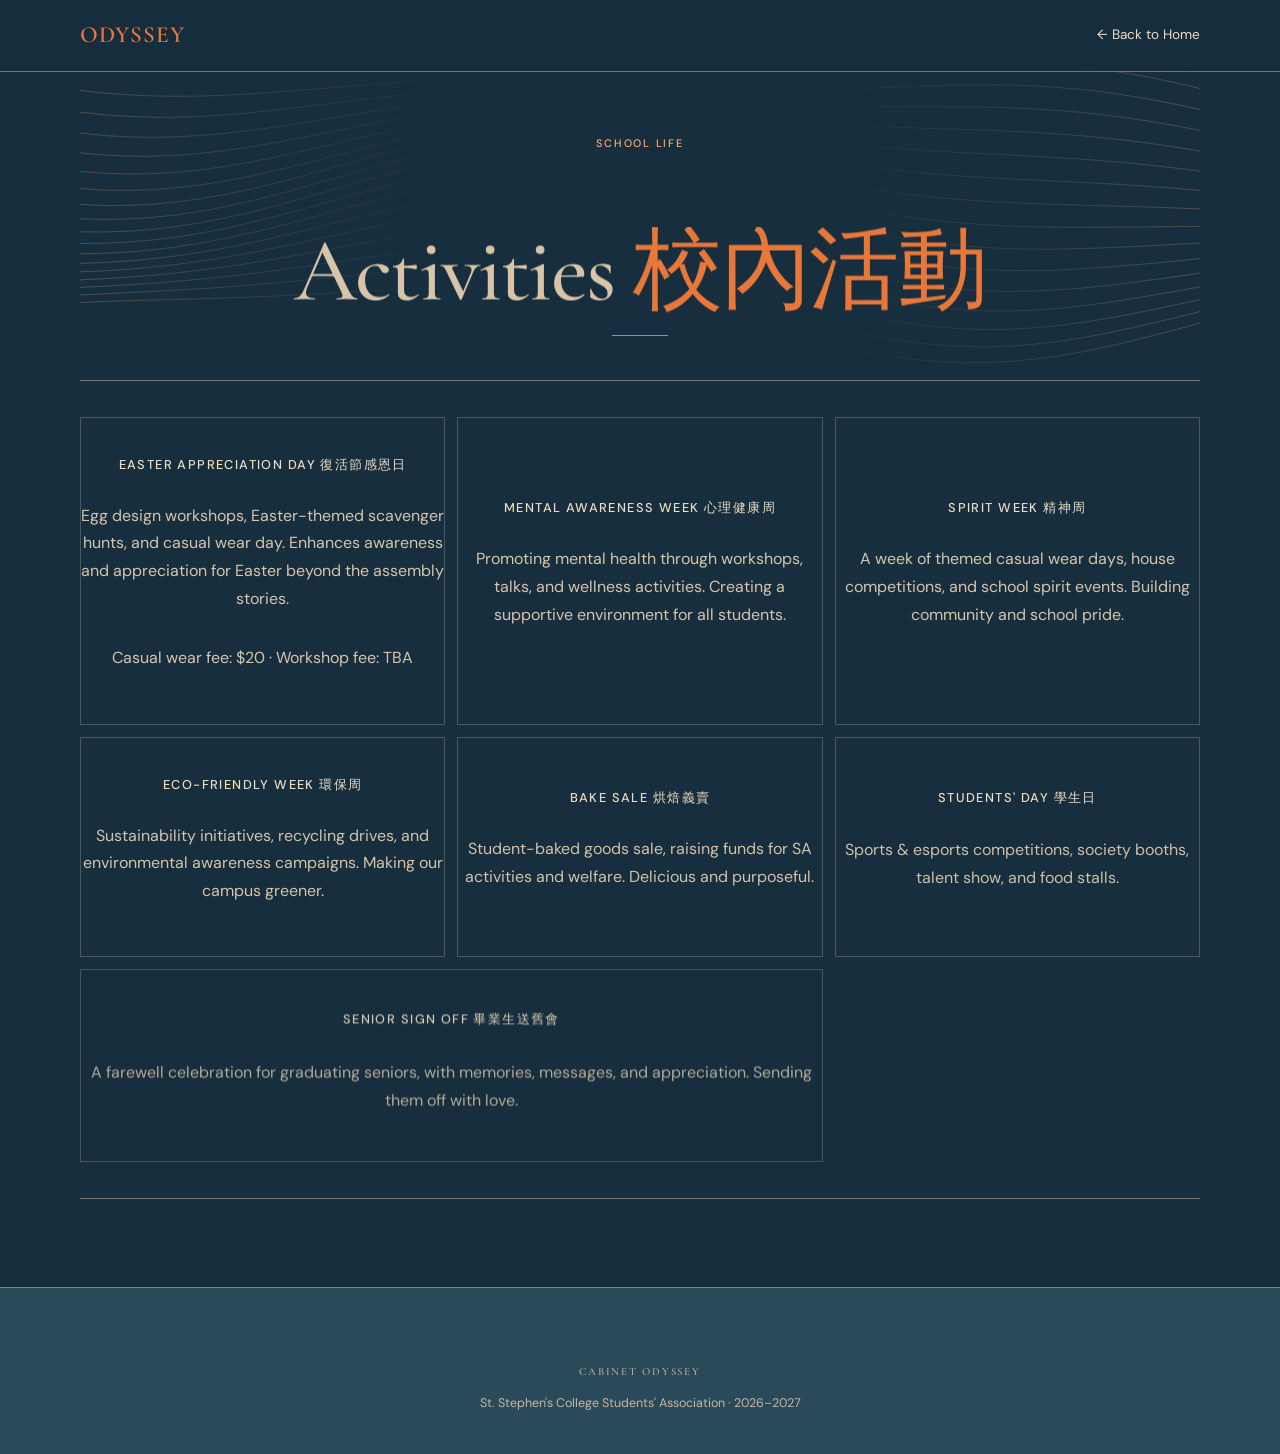
==== commit d73f6ec0: "astra element" ====
--- a/activities.html
+++ b/activities.html
@@ -7,7 +7,8 @@
   <meta name="description" content="Cabinet Odyssey's proposed school-life activities, from Spirit Week and Students' Day to wellbeing and environmental initiatives.">
   <link rel="icon" href="assets/logo.png" type="image/jpeg">
   <link href="https://fonts.googleapis.com/css2?family=Cormorant+Garamond:ital,wght@0,400;0,500;0,600;0,700;1,400;1,500&family=DM+Sans:wght@300;400;500;600&family=Noto+Serif+TC:wght@400;600;700&display=swap" rel="stylesheet">
-  <link rel="stylesheet" href="assets/css/odyssey-ui.css?v=listing-tiles-1">
+  <link rel="stylesheet" href="assets/css/odyssey-ui.css?v=gsap-2">
+  <link rel="stylesheet" href="assets/css/odyssey-elements.css?v=2">
 </head>
 <body class="subpage activities-page">
   <a class="skip-link" href="#main-content">Skip to content</a>
@@ -86,5 +87,9 @@
   </footer>
 
   <script src="assets/js/odyssey-ui.js?v=motion-1" defer></script>
+  <script src="assets/js/vendor/gsap.min.js" defer></script>
+  <script src="assets/js/vendor/ScrollTrigger.min.js" defer></script>
+  <script src="assets/js/odyssey-gsap.js?v=4" defer></script>
+  <script src="assets/js/odyssey-elements.js?v=2" defer></script>
 </body>
 </html>
--- a/assets/css/odyssey-ui.css
+++ b/assets/css/odyssey-ui.css
@@ -3,6 +3,7 @@
 
 :root {
   --odyssey-teal: #2a4a5a;
+  --odyssey-teal-rgb: 42, 74, 90;
   --odyssey-teal-deep: #1e3a4a;
   --odyssey-night: #162e3e;
   --odyssey-orange: #e8773a;
@@ -321,26 +322,30 @@
 
 .home-page .hero-bg {
   width: 100%;
-  max-height: 520px;
+  max-height: 580px;
   overflow: hidden;
   background: var(--odyssey-teal);
 }
 
 .home-page .hero-bg img {
   width: 100%;
-  height: clamp(270px, 36vw, 520px);
+  height: clamp(300px, 42vw, 580px);
   object-fit: cover;
   object-position: center;
 }
 
 .home-page .hero-bg::after {
-  background: rgba(22, 46, 62, .12);
+  background: linear-gradient(180deg,
+    rgba(22, 46, 62, .12) 0%,
+    rgba(22, 46, 62, .12) 74%,
+    rgba(22, 46, 62, .6) 90%,
+    var(--odyssey-night) 100%);
 }
 
 .home-page .hero-content {
-  width: min(calc(100% - 32px), 760px);
-  margin: -96px auto 0;
-  padding: 40px 48px 44px;
+  width: min(calc(100% - 32px), 1000px);
+  margin: -104px auto 0;
+  padding: 52px 60px 56px;
   background: var(--odyssey-teal);
   border-top: 1px solid var(--odyssey-line-strong);
   text-align: center;
@@ -369,10 +374,10 @@
 }
 
 .home-page .hero-title {
-  margin-bottom: 12px;
+  margin-bottom: 14px;
   color: var(--odyssey-orange);
   font-family: "Cormorant Garamond", Georgia, serif;
-  font-size: clamp(3.5rem, 8vw, 6rem);
+  font-size: clamp(3.8rem, 9vw, 7rem);
   font-weight: 500;
   line-height: .92;
 }
@@ -389,7 +394,7 @@
 }
 
 .home-page .countdown {
-  max-width: 520px;
+  max-width: 560px;
   margin: 28px auto 0;
   padding: 16px 0 6px;
   background: transparent;
@@ -442,7 +447,9 @@
   width: min(calc(100% - 48px), var(--odyssey-content));
   max-width: none;
   margin: 0 auto;
-  padding: clamp(64px, 8vw, 104px) 0;
+  /* The air between sections is the premium signal: a full breath at every
+     viewport, tuned in viewport heights so short laptops stay balanced. */
+  padding: clamp(104px, 15vh, 184px) 0;
 }
 
 .home-page #mission {
@@ -453,13 +460,13 @@
 }
 
 .home-page .section-title {
-  margin-bottom: 32px;
+  margin-bottom: 44px;
   color: var(--odyssey-cream);
   font-family: "Cormorant Garamond", Georgia, serif;
-  font-size: clamp(2.6rem, 6vw, 4.6rem);
+  font-size: clamp(2.75rem, 6vw, 5rem);
   font-weight: 500;
-  line-height: 1.15;
-  letter-spacing: -.02em;
+  line-height: 1.05;
+  letter-spacing: -.015em;
 }
 
 .home-page .section-title em {
@@ -468,21 +475,45 @@
   font-style: italic;
 }
 
+/* The spotlight signal: when a section becomes the one being read, a hairline
+   rule sweeps open under its title — the same underline motif as the nav.
+   The left edge starts on the page route's spine (container left + 3.5px)
+   so the two meet as a perpendicular junction instead of crossing. */
+.home-page .section-title::after {
+  content: "";
+  display: block;
+  width: 72px;
+  height: 1px;
+  margin-top: 22px;
+  margin-left: 3px;
+  background: var(--odyssey-orange);
+  transform: scaleX(0);
+  transform-origin: left center;
+  transition: transform 900ms var(--odyssey-ease-in-out) 120ms;
+}
+
+.home-page .has-entered .section-title::after,
+.home-page .section-title.has-entered::after {
+  transform: scaleX(1);
+}
+
 .home-page .content-block {
-  max-width: 760px;
-  margin-bottom: 48px;
+  max-width: 700px;
+  margin-bottom: 56px;
 }
 
 .home-page .content-block p {
-  margin-bottom: 20px;
+  margin-bottom: 22px;
   color: var(--odyssey-muted);
-  font-size: 1rem;
-  line-height: 1.8;
+  font-size: 1.06rem;
+  line-height: 1.85;
+  letter-spacing: .005em;
 }
 
 .home-page .content-block p.tc {
   color: var(--odyssey-muted);
-  font-size: .95rem;
+  font-size: .98rem;
+  line-height: 2;
 }
 
 .home-page .pillars {
@@ -519,7 +550,7 @@
 
 .home-page .timeline {
   max-width: 800px;
-  padding-left: 28px;
+  padding-left: 32px;
 }
 
 .home-page .timeline::before {
@@ -530,39 +561,32 @@
 }
 
 .home-page .timeline-item {
-  padding-bottom: 44px;
-}
-
-.home-page .timeline-item::before {
-  left: -25px;
-  top: 6px;
-  width: 7px;
-  height: 7px;
-  background: var(--odyssey-orange);
-  transform: none;
+  padding-bottom: 60px;
 }
 
 .home-page .timeline-date {
-  margin-bottom: 4px;
+  margin-bottom: 6px;
   color: var(--odyssey-orange-soft);
   font-size: .68rem;
   font-weight: 500;
-  letter-spacing: .12em;
+  letter-spacing: .14em;
 }
 
 .home-page .timeline-title {
-  margin-bottom: 8px;
+  margin-bottom: 10px;
   color: var(--odyssey-cream);
   font-family: "Cormorant Garamond", Georgia, serif;
-  font-size: 1.7rem;
+  font-size: 1.95rem;
   font-weight: 600;
+  line-height: 1.15;
 }
 
 .home-page .timeline-desc,
 .home-page .timeline-tc {
-  max-width: 680px;
+  max-width: 640px;
   color: var(--odyssey-muted);
-  font-size: .92rem;
+  font-size: .95rem;
+  line-height: 1.75;
 }
 
 .home-page .timeline-tc {
@@ -615,11 +639,11 @@
 }
 
 .home-page .doc-link {
-  min-height: 142px;
+  min-height: 176px;
   display: flex;
   flex-direction: column;
   justify-content: center;
-  padding: 24px;
+  padding: 30px 32px;
   color: var(--odyssey-cream);
   background: var(--odyssey-teal);
   text-decoration: none;
@@ -627,10 +651,10 @@
 }
 
 .home-page .doc-link-title {
-  margin-bottom: 8px;
+  margin-bottom: 10px;
   color: inherit;
   font-family: "Cormorant Garamond", Georgia, serif;
-  font-size: 1.45rem;
+  font-size: 1.65rem;
 }
 
 .home-page .doc-link-sub {
@@ -641,7 +665,7 @@
 
 .home-page footer {
   margin-top: 0;
-  padding: 64px 24px 32px;
+  padding: 108px 24px 40px;
   background: var(--odyssey-night);
 }
 
@@ -1229,7 +1253,10 @@
 
 .home-page .hero-bg img {
   transform-origin: center;
-  animation: odyssey-hero-image-enter 1100ms var(--odyssey-ease-in-out) both;
+  /* `backwards`, not `both`: the motion engine owns this element's transform
+     after the entrance, and a forwards fill would outrank the inline style. */
+  animation: odyssey-hero-image-enter 1100ms var(--odyssey-ease-in-out) backwards;
+  will-change: transform;
 }
 
 .home-page .hero-content > * {
@@ -1266,27 +1293,6 @@
   transform: scaleY(1);
 }
 
-.motion-ready .home-page .timeline-item::before {
-  opacity: 0;
-  transform: scale(.6);
-  transition: opacity 260ms var(--odyssey-ease-out), transform 260ms var(--odyssey-ease-out);
-}
-
-.motion-ready .home-page .timeline.is-visible .timeline-item::before {
-  opacity: 1;
-  transform: scale(1);
-}
-
-.motion-ready .home-page .timeline-item:nth-child(1)::before { transition-delay: 60ms; }
-.motion-ready .home-page .timeline-item:nth-child(2)::before { transition-delay: 110ms; }
-.motion-ready .home-page .timeline-item:nth-child(3)::before { transition-delay: 160ms; }
-.motion-ready .home-page .timeline-item:nth-child(4)::before { transition-delay: 210ms; }
-.motion-ready .home-page .timeline-item:nth-child(5)::before { transition-delay: 260ms; }
-.motion-ready .home-page .timeline-item:nth-child(6)::before { transition-delay: 310ms; }
-.motion-ready .home-page .timeline-item:nth-child(7)::before { transition-delay: 360ms; }
-.motion-ready .home-page .timeline-item:nth-child(8)::before { transition-delay: 410ms; }
-.motion-ready .home-page .timeline-item:nth-child(9)::before { transition-delay: 460ms; }
-
 .mobile-menu a {
   opacity: 0;
   transform: translateY(10px) scale(.97);
@@ -1361,7 +1367,8 @@
 }
 
 .home-page .hero-content {
-  animation: odyssey-piece-enter 520ms var(--odyssey-ease-out) 120ms both;
+  animation: odyssey-piece-enter 520ms var(--odyssey-ease-out) 120ms backwards;
+  will-change: transform, opacity;
 }
 
 body.subpage section:first-of-type .text-center > * {
@@ -1696,13 +1703,6 @@
     transform: translateX(4px) scale(1.018);
   }
 
-  .home-page .timeline-item:hover::before,
-  .motion-ready .home-page .timeline.is-visible .timeline-item:hover::before {
-    opacity: 1;
-    transform: scale(1.55);
-    transition-delay: 0ms;
-  }
-
   .home-page .cabinet-member {
     transform-origin: center;
     transition: transform 280ms var(--odyssey-ease-in-out);
@@ -1759,20 +1759,17 @@
   }
 
   .motion-ready .home-page .timeline::before,
-  .motion-ready .home-page .timeline-item::before,
   .mobile-menu a {
     transform: none !important;
     transition: opacity 160ms ease !important;
   }
 
-  .motion-ready .home-page .timeline::before,
-  .motion-ready .home-page .timeline-item::before {
+  .motion-ready .home-page .timeline::before {
     opacity: 1;
   }
 
   .home-page .timeline-item:hover,
   .motion-ready .home-page .timeline-item.visible:hover,
-  .home-page .timeline-item:hover::before,
   .home-page .cabinet-member:hover,
   .home-page .cabinet-member:hover .member-photo,
   .home-page .cabinet-member:hover .member-photo img {
@@ -1876,3 +1873,648 @@
     transform: none !important;
   }
 }
+
+/* ==========================================================================
+   Motion engine layer: scroll cue, spotlight states, the page route line,
+   the pinned mission scrub stage, and section colour shifts. Everything
+   here is scoped to the home page and driven by assets/js/odyssey-motion.js.
+   Reduced-motion users get none of the motion but keep every piece of
+   navigation and the full static layout.
+   ========================================================================== */
+
+/* With JS present the page controls its own scrolling, so the CSS smooth
+   behavior must stand down (it would fight the per-frame glide). */
+
+html.engine-scroll,
+html.motion-observed {
+  scroll-behavior: auto;
+}
+
+/* ---------- nav: current section ---------- */
+
+#nav .links a.is-current {
+  color: var(--odyssey-orange-soft);
+}
+
+#nav .links a.is-current::after {
+  transform: scaleX(1);
+}
+
+/* ---------- hero scroll cue ---------- */
+
+.scroll-cue {
+  position: absolute;
+  bottom: 14px;
+  left: 50%;
+  transform: translateX(-50%);
+  opacity: .8;
+}
+
+.scroll-cue__line {
+  display: block;
+  width: 1px;
+  height: 46px;
+  background: rgba(240, 220, 192, .18);
+  overflow: hidden;
+  position: relative;
+}
+
+.scroll-cue__line::after {
+  content: "";
+  position: absolute;
+  top: -14px;
+  left: 0;
+  width: 1px;
+  height: 14px;
+  background: var(--odyssey-orange);
+  animation: odyssey-cue-drift 2.3s var(--odyssey-ease-in-out) infinite;
+}
+
+@keyframes odyssey-cue-drift {
+  0% { transform: translateY(0); }
+  70%, 100% { transform: translateY(60px); }
+}
+
+@media (max-width: 640px) {
+  .scroll-cue {
+    display: none;
+  }
+}
+
+/* ---------- countdown digit arrival ---------- */
+
+@keyframes odyssey-num-tick {
+  from {
+    opacity: 0;
+    transform: translateY(.38em);
+  }
+  to {
+    opacity: 1;
+    transform: translateY(0);
+  }
+}
+
+.home-page .countdown-num.is-ticking {
+  animation: odyssey-num-tick 460ms var(--odyssey-ease-out);
+}
+
+/* ---------- cabinet breathing room ---------- */
+
+.home-page .cabinet-row {
+  gap: clamp(2.5rem, 5vw, 4.5rem);
+  margin-bottom: clamp(2.75rem, 5vh, 4rem);
+}
+
+.home-page .member-photo {
+  width: 128px;
+  height: 128px;
+}
+
+.home-page .member-name {
+  font-size: 1.2rem;
+}
+
+.home-page .pillars {
+  margin-top: 56px;
+}
+
+.home-page .pillar-link {
+  min-height: 96px;
+}
+
+/* ---------- first paint: rail waits for the hero arrival ---------- */
+
+@media (prefers-reduced-motion: reduce) {
+  .scroll-cue__line::after,
+  .home-page .countdown-num.is-ticking {
+    animation: none;
+  }
+
+  .home-page .section-title::after {
+    transition: none;
+    transform: scaleX(1);
+  }
+
+  .home-page .hero-bg img,
+  .home-page .hero-content {
+    will-change: auto;
+  }
+}
+
+/* ==========================================================================
+   Banner + countdown scrub (html.hero-scrub, set by odyssey-motion.js).
+   The hero becomes a two-viewport scroll region holding a pinned 100svh
+   stage. Load state: banner and identity card stacked, timer withheld.
+   One viewport of scroll: the banner lifts away, the card grows into the
+   stage, and the countdown surfaces. odyssey-motion.js scrubs the per-frame
+   geometry (top/height/width/opacity); this block defines the two endpoints.
+   Without the class (no JS, reduced motion, short viewport) the stacked
+   static layout above still applies, timer visible.
+   ========================================================================== */
+
+/* The legacy hero is a centering flex column; left alone it shrink-to-fits
+   the stage (whose children are absolutely positioned) down to zero. */
+.hero-stage {
+  width: 100%;
+}
+
+html.hero-scrub .home-page .hero {
+  /* Ideal load-state banner height; odyssey-motion.js shrinks it per viewport
+     so banner + card + the card's bottom edge all fit the pinned stage. */
+  --hero-banner-h: clamp(300px, 42vw, 580px);
+  height: 200vh;
+  height: 200svh;
+  padding-bottom: 0;
+  /* `overflow: hidden` from the legacy hero rule would trap the sticky
+     stage inside a non-scrolling scroll container and pin nothing. */
+  overflow: visible;
+}
+
+html.hero-scrub .hero-stage {
+  position: sticky;
+  top: 0;
+  height: 100vh;
+  height: 100svh;
+  overflow: clip;
+  background: var(--odyssey-night);
+}
+
+html.hero-scrub .home-page .hero-bg {
+  position: absolute;
+  top: 0;
+  right: 0;
+  left: 0;
+  height: var(--hero-banner-h);
+  z-index: 1;
+  pointer-events: none;
+  will-change: transform, opacity;
+}
+
+html.hero-scrub .home-page .hero-bg img {
+  height: 100%;
+}
+
+html.hero-scrub .home-page .hero-content {
+  position: absolute;
+  top: calc(var(--hero-banner-h) - 104px);
+  right: 0;
+  left: 0;
+  z-index: 2;
+  /* Flex centering keeps the stack optically centered while the card grows
+     into the stage; at the natural-height start it is identical to block flow. */
+  display: flex;
+  flex-direction: column;
+  align-items: center;
+  justify-content: center;
+  margin: 0 auto;
+  /* At rest the card is frosted glass over the banner (odyssey-motion.js
+     scrubs --hero-glass 0 → 1 with scroll), so it does not read as a solid
+     slab; at the fullscreen focus state it is fully solid again. */
+  background-color: rgba(var(--odyssey-teal-rgb), calc(.55 + .45 * var(--hero-glass, 0)));
+  -webkit-backdrop-filter: blur(calc(18px * (1 - var(--hero-glass, 0))));
+  backdrop-filter: blur(calc(18px * (1 - var(--hero-glass, 0))));
+}
+
+html.hero-scrub .home-page .countdown {
+  opacity: 0;
+  transform: translateY(12px);
+  /* The engine drives height from 0 to natural as the timer fades in, so the
+     collapsed block leaves no dead space in the card at load. */
+  overflow: hidden;
+}
+
+html.hero-scrub .scroll-cue {
+  z-index: 3;
+}
+
+@media (max-width: 640px) {
+  html.hero-scrub .home-page .hero {
+    --hero-banner-h: 220px;
+    padding-bottom: 0;
+  }
+
+  html.hero-scrub .home-page .hero-content {
+    top: calc(var(--hero-banner-h) - 24px);
+  }
+}
+
+/* ==========================================================================
+   GSAP layer (assets/js/odyssey-gsap.js + assets/js/vendor). When
+   html.gsap-on is present GSAP owns entrances and reveals, so the legacy
+   CSS entrance/reveal states stand down — the two systems must never
+   animate the same property. Without GSAP (vendor missing, script error,
+   reduced motion) none of this applies and the legacy layer works as before.
+   ========================================================================== */
+
+html.gsap-on .home-page .hero-bg img,
+html.gsap-on .home-page .hero-content,
+html.gsap-on body.subpage section:first-of-type .text-center {
+  animation: none !important;
+  will-change: auto;
+}
+
+html.gsap-on .motion-ready .reveal {
+  opacity: 1;
+  transform: none;
+  clip-path: none;
+}
+
+/* GSAP tweens the timeline items' opacity directly; the 420ms CSS reveal
+   transition would chase every tween step and turn the entrance mushy.
+   Hover feedback on the item itself stays instant in this mode. */
+html.gsap-on .motion-ready .home-page .timeline-item.visible {
+  transition: none;
+}
+
+/* Masked word reveals (built by odyssey-gsap.js splitWords). The padding /
+   negative-margin pair keeps descenders (g, y) and italic overhang inside
+   the mask without disturbing the surrounding line layout. */
+.gsap-mask {
+  display: inline-block;
+  overflow: hidden;
+  padding: 0 0.08em 0.14em;
+  margin: 0 -0.08em -0.14em;
+  vertical-align: bottom;
+}
+
+.gsap-word {
+  display: inline-block;
+  will-change: transform;
+}
+
+@media (prefers-reduced-motion: reduce) {
+  .gsap-word {
+    transform: none !important;
+  }
+
+  .gsap-mask {
+    overflow: visible;
+  }
+}
+
+/* ==========================================================================
+   Micro-interactions and ambient motion. CSS-only where possible; the GSAP
+   layer adds the scroll-driven and pointer-driven pieces on top. All of it
+   degrades to the static state under reduced motion or when gsap is absent.
+   ========================================================================== */
+
+/* Countdown digits: under GSAP the roll tween owns the tick. */
+html.gsap-on .home-page .countdown-num.is-ticking {
+  animation: none;
+}
+
+/* The events line fills with solid orange as the reader travels it;
+   --tl-fill (0–100) is written by odyssey-gsap.js. Without GSAP the var
+   stays 0 and the line keeps its original dim color. */
+html.gsap-on .home-page .timeline::before {
+  opacity: 1;
+  background: linear-gradient(
+    to bottom,
+    var(--odyssey-orange) calc(var(--tl-fill, 0) * 1%),
+    rgba(232, 119, 58, 0.4) calc(var(--tl-fill, 0) * 1%)
+  );
+}
+
+/* Nav brand breathes on hover. */
+#nav .brand {
+  transition: opacity 300ms ease, letter-spacing 320ms var(--odyssey-ease-out);
+}
+
+@media (hover: hover) and (pointer: fine) {
+  #nav .brand:hover {
+    letter-spacing: 0.1em;
+  }
+}
+
+/* Hamburger morphs into a close cross while the menu is open. */
+body.menu-open .menu-toggle__icon {
+  background: transparent;
+}
+
+body.menu-open .menu-toggle__icon::before {
+  transform: translateY(0) rotate(45deg);
+}
+
+body.menu-open .menu-toggle__icon::after {
+  transform: translateY(0) rotate(-45deg);
+}
+
+/* Portraits sit slightly desaturated until their member is hovered. */
+@media (hover: hover) and (pointer: fine) {
+  .home-page .member-photo img {
+    filter: saturate(0.82);
+    transition: filter 320ms ease, transform 280ms var(--odyssey-ease-in-out);
+  }
+
+  .home-page .cabinet-member:hover .member-photo img {
+    filter: saturate(1.08);
+  }
+}
+
+/* Cross-document view transitions between the five pages. Unsupported
+   browsers simply navigate without the crossfade. */
+@view-transition {
+  navigation: normal;
+}
+
+::view-transition-old(root) {
+  animation: 240ms var(--odyssey-ease-out) both odyssey-page-out;
+}
+
+::view-transition-new(root) {
+  animation: 340ms var(--odyssey-ease-out) 60ms both odyssey-page-in;
+}
+
+@keyframes odyssey-page-out {
+  to {
+    opacity: 0;
+    transform: translateY(-10px);
+  }
+}
+
+@keyframes odyssey-page-in {
+  from {
+    opacity: 0;
+    transform: translateY(12px);
+  }
+}
+
+@media (prefers-reduced-motion: reduce) {
+  ::view-transition-old(root),
+  ::view-transition-new(root) {
+    animation: none !important;
+  }
+}
+
+/* ==========================================================================
+   Mission scrub stage: "The Meaning of Odyssey" and "What We Do" become a
+   pinned two-beat stage. Base styles keep both beats stacked statically
+   (no JS, reduced motion, narrow viewports); html.mission-scrub turns the
+   section into a tall wrapper holding a pinned 100svh stage whose beats
+   crossfade under scroll. The frame boxes around the beats are drawn by
+   the page-route SVG, not borders.
+   ========================================================================== */
+
+.scrub-mission {
+  min-width: 0;
+}
+
+.mission-stage {
+  width: 100%;
+}
+
+.scrub-beat {
+  position: relative;
+}
+
+.scrub-beat + .scrub-beat {
+  margin-top: clamp(56px, 8vh, 96px);
+}
+
+.beat-frame {
+  width: 100%;
+}
+
+/* The id-level selector is required: the legacy `.home-page #mission` band
+   rule (padding + background) outranks any class-only override. */
+html.mission-scrub .home-page #mission {
+  width: 100%;
+  height: 330vh;
+  height: 330svh;
+  padding: 0;
+  margin: 0;
+  overflow: visible;
+}
+
+html.mission-scrub .mission-stage {
+  position: sticky;
+  top: 0;
+  height: 100vh;
+  height: 100svh;
+  overflow: clip;
+}
+
+html.mission-scrub .scrub-beat {
+  position: absolute;
+  inset: 0;
+  display: flex;
+  align-items: center;
+  justify-content: center;
+  padding: calc(var(--odyssey-nav-height) + 40px) 48px 44px;
+  will-change: transform, opacity;
+}
+
+html.mission-scrub .scrub-beat[data-beat="0"] {
+  opacity: 1;
+}
+
+html.mission-scrub .scrub-beat[data-beat="1"] {
+  opacity: 0;
+}
+
+html.mission-scrub .beat-frame {
+  padding: clamp(48px, 8vh, 96px) clamp(48px, 5.5vw, 96px);
+}
+
+/* Frame one is narrower than frame two so the dot's journey between the
+   boxes has real distance: it exits the first trace, crosses the gap and
+   climbs the second box's edge while the beats crossfade. */
+html.mission-scrub .scrub-beat[data-beat="0"] .beat-frame {
+  width: min(100%, 860px);
+}
+
+html.mission-scrub .scrub-beat[data-beat="1"] .beat-frame {
+  width: min(100%, 1010px);
+}
+
+/* Copy inside the frame starts dim and lights up in a stagger when its beat
+   takes over — the "graphics light up" pass, driven by .is-live from the
+   engine at the beat's crossfade point. Elements carrying the line-split
+   reveal opt out: their lines own the entrance instead. */
+
+html.mission-scrub .scrub-beat .beat-frame > * {
+  opacity: .24;
+  transform: translateY(14px);
+  transition: opacity 520ms var(--odyssey-ease-out), transform 520ms var(--odyssey-ease-out);
+}
+
+html.mission-scrub .scrub-beat.is-live .beat-frame > * {
+  opacity: 1;
+  transform: none;
+}
+
+html.mission-scrub .scrub-beat .beat-frame > .line-split {
+  opacity: 1;
+  transform: none;
+  transition: none;
+}
+
+/* ---------- the "Lines" reveal ---------- */
+
+/* Each rendered line sits in its own overflow mask; the inner span rises
+   out of it with a soft blur that sharpens, staggered per line. Built by
+   odyssey-motion.js when the mission scrub is on. */
+
+html.mission-scrub .scrub-beat .line-split .tok {
+  display: inline-block;
+}
+
+html.mission-scrub .scrub-beat .line-split .line-mask {
+  display: block;
+  overflow: hidden;
+  /* Descenders and italic overhang survive the mask; the negative margin
+     gives the space back to the flow. */
+  padding: 0 .06em .14em;
+  margin: 0 -.06em -.14em;
+}
+
+html.mission-scrub .scrub-beat .line-split .line-inner {
+  display: block;
+  opacity: 0;
+  transform: translateY(115%);
+  filter: blur(6px);
+  will-change: transform, opacity, filter;
+  transition:
+    transform .9s cubic-bezier(.19, 1, .26, 1) calc(var(--li, 0) * 105ms + 90ms),
+    opacity .55s ease calc(var(--li, 0) * 105ms + 200ms),
+    filter .8s ease calc(var(--li, 0) * 105ms + 140ms);
+}
+
+html.mission-scrub .scrub-beat.lines-in .line-split .line-inner {
+  opacity: 1;
+  transform: none;
+  filter: blur(0);
+}
+
+html.mission-scrub .scrub-beat .beat-frame > :nth-child(2) { transition-delay: 90ms; }
+html.mission-scrub .scrub-beat .beat-frame > :nth-child(3) { transition-delay: 180ms; }
+html.mission-scrub .scrub-beat .beat-frame > :nth-child(4) { transition-delay: 270ms; }
+
+html.mission-scrub .scrub-beat .content-block {
+  margin-bottom: 0;
+}
+
+@media (max-height: 899px) {
+  html.mission-scrub .scrub-beat {
+    align-items: flex-start;
+    padding-top: calc(var(--odyssey-nav-height) + 28px);
+  }
+
+  html.mission-scrub .scrub-beat .section-title {
+    font-size: clamp(2.2rem, 4.6vh, 3.4rem);
+  }
+
+  html.mission-scrub .scrub-beat .content-block p {
+    font-size: .98rem;
+    line-height: 1.7;
+    margin-bottom: 14px;
+  }
+
+  html.mission-scrub .beat-frame {
+    padding: 36px 48px;
+  }
+}
+
+/* ==========================================================================
+   Page route: the zig-zag line + travelling square dot that runs the whole
+   page — a horizontal sweep and frame traces through the pinned mission
+   stage, a vertical drop down the events spine and cabinet rows, a
+   horizontal pass across the showcase, a right-side run through the docs
+   band, and a terminal drop in the footer. One fixed SVG, rebuilt each
+   frame in viewport coordinates by odyssey-motion.js; the dim base path
+   previews the route ahead, the lit trail follows the dot.
+   ========================================================================== */
+
+.page-route {
+  position: fixed;
+  inset: 0;
+  z-index: 3;
+  width: 100%;
+  height: 100%;
+  display: none;
+  opacity: 0;
+  pointer-events: none;
+}
+
+html.route-on .page-route {
+  display: block;
+}
+
+@media (max-width: 899px), (pointer: coarse) {
+  html.route-on .page-route {
+    display: none;
+  }
+}
+
+.route-base {
+  fill: none;
+  stroke: rgba(240, 220, 192, .26);
+  stroke-width: 1;
+}
+
+.route-lit {
+  fill: none;
+  stroke: rgba(232, 119, 58, .95);
+  stroke-width: 1.5;
+}
+
+.route-dot {
+  fill: var(--odyssey-orange);
+  filter: drop-shadow(0 0 7px rgba(232, 119, 58, .8));
+}
+
+/* The route owns the events spine: the timeline's own hairline stands down
+   so the travelling dot rides a single continuous line. */
+
+html.route-on .home-page .timeline::before {
+  opacity: 0;
+}
+
+html.route-on .home-page .cabinet-row .member-photo {
+  border-color: rgba(240, 220, 192, .14);
+  transition: border-color 520ms ease;
+}
+
+html.route-on .home-page .cabinet-row.is-lit .member-photo {
+  border-color: rgba(232, 119, 58, .5);
+}
+
+/* ==========================================================================
+   Section colour shifts (html.color-scrub): the body background morphs
+   between night and teal as sections hand over, so section sheets go
+   transparent and let the body show through. Components that assumed a
+   fixed section colour restyle here.
+   ========================================================================== */
+
+html.color-scrub .home-page #mission {
+  background: transparent;
+}
+
+html.color-scrub .home-page .logo-showcase {
+  background: transparent;
+}
+
+html.color-scrub .home-page .doc-link {
+  background: rgba(22, 46, 62, .62);
+}
+
+@media (hover: hover) and (pointer: fine) {
+  html.color-scrub .home-page .doc-link:hover {
+    background: rgba(22, 46, 62, .9) !important;
+  }
+}
+
+@media (prefers-reduced-motion: reduce) {
+  html.route-on .page-route,
+  html.mission-scrub .scrub-beat,
+  html.mission-scrub .scrub-beat .beat-frame > * {
+    transition: none;
+  }
+
+  html.mission-scrub .scrub-beat .line-split .line-inner {
+    transform: none;
+    opacity: 1;
+    filter: none;
+    transition: none;
+  }
+}
--- a/assets/css/odyssey-elements.css
+++ b/assets/css/odyssey-elements.css
@@ -0,0 +1,179 @@
+/* Wave Background (xubohuah) and Spotlight Card (preetsuthar17), adapted
+   from 21st.dev. Source links and adaptation notes: docs/21st-dev-elements.md. */
+
+.voyage-waves {
+  position: absolute;
+  inset: 0;
+  overflow: hidden;
+  pointer-events: none;
+  color: var(--odyssey-orange-soft);
+  contain: layout paint;
+}
+
+.voyage-waves svg { display: block; width: 100%; height: 100%; }
+.voyage-waves path { fill: none; stroke: currentColor; stroke-width: 1; }
+
+.home-page .hero-content { isolation: isolate; }
+.home-page .hero-content > .voyage-waves--hero {
+  position: absolute;
+  inset: 0;
+  width: 100%;
+  max-width: none;
+  height: 100%;
+  margin: 0;
+  z-index: -1;
+  opacity: .4;
+  animation: none;
+  transform: none;
+  mask-image: linear-gradient(90deg, #000 0%, #000 8%, transparent 34%, transparent 66%, #000 92%, #000 100%);
+}
+
+.home-page .hero-content > .hero-edition,
+.home-page .hero-content > .hero-year {
+  position: absolute;
+  top: 28px;
+  margin: 0;
+  width: auto;
+  color: var(--odyssey-muted);
+  font-size: .62rem;
+  letter-spacing: .12em;
+  text-transform: uppercase;
+  animation: none;
+}
+.home-page .hero-edition { left: 30px; }
+.home-page .hero-year { right: 30px; }
+
+.mission-stage { position: relative; isolation: isolate; }
+.voyage-waves--mission {
+  z-index: -1;
+  opacity: .13;
+  mask-image: linear-gradient(90deg, #000, transparent 28%, transparent 72%, #000);
+}
+
+[data-spotlight] { position: relative; isolation: isolate; overflow: hidden; }
+.odyssey-spotlight {
+  position: absolute;
+  left: 0;
+  top: 0;
+  width: 360px;
+  height: 360px;
+  border-radius: 50%;
+  z-index: -1;
+  pointer-events: none;
+  background: radial-gradient(circle, rgba(246, 170, 119, .19), transparent 70%);
+  opacity: 0;
+  transition: opacity 220ms ease;
+}
+[data-spotlight]:focus-visible { outline: 2px solid var(--odyssey-orange-soft); outline-offset: 4px; }
+[data-spotlight]:focus-visible .odyssey-spotlight { opacity: .7; }
+
+.home-page .pillar-link {
+  min-height: 112px;
+  padding: 16px 20px;
+  background: rgba(22, 46, 62, .15);
+}
+.pillar-index {
+  display: block;
+  margin-bottom: 8px;
+  color: var(--odyssey-orange-soft);
+  font-family: "Cormorant Garamond", Georgia, serif;
+  font-size: 1.3rem;
+  line-height: 1;
+}
+
+.home-page .timeline-item { position: relative; }
+.event-month {
+  display: none;
+  pointer-events: none;
+  font-family: "Cormorant Garamond", Georgia, serif;
+  font-weight: 400;
+  line-height: .85;
+  color: var(--odyssey-cream);
+}
+.event-month small {
+  display: block;
+  margin-top: 12px;
+  font-family: "DM Sans", sans-serif;
+  font-size: .62rem;
+  letter-spacing: .12em;
+  text-transform: uppercase;
+}
+
+.home-page .logo-showcase { position: relative; isolation: isolate; overflow: hidden; }
+.voyage-waves--closing {
+  z-index: -1;
+  color: var(--odyssey-orange-soft);
+  opacity: .35;
+  mask-image: linear-gradient(90deg, #000, #000 20%, transparent 40%, transparent 60%, #000 80%, #000);
+}
+.home-page .logo-showcase > img {
+  width: 152px;
+  height: 152px;
+  border-radius: 50%;
+  outline: 1px solid var(--odyssey-line);
+  outline-offset: 15px;
+  margin-bottom: 40px;
+}
+.home-page .logo-showcase h3 { font-size: clamp(2.2rem, 4vw, 3.8rem); }
+
+.subpage main > section:first-child { position: relative; isolation: isolate; overflow: hidden; }
+/* Generated text wrappers must not inherit the Chinese accent's nowrap. */
+body.subpage .text-center h1 .gsap-text,
+body.subpage .text-center h1 .gsap-mask,
+body.subpage .text-center h1 .gsap-word {
+  color: inherit;
+  white-space: normal;
+  max-width: 100%;
+}
+.voyage-waves--subpage {
+  z-index: -1;
+  opacity: .26;
+  mask-image: linear-gradient(90deg, #000, transparent 35%, transparent 65%, #000);
+}
+
+@media (min-width: 900px) {
+  .home-page .timeline { max-width: none; }
+  .home-page .timeline-item { padding-right: 180px; }
+  .event-month {
+    display: block;
+    position: absolute;
+    top: 4px;
+    right: 28px;
+    width: 100px;
+    text-align: center;
+    font-size: 5.7rem;
+    opacity: .2;
+    transform: translateY(10px);
+    transition: opacity 600ms var(--odyssey-ease-out), transform 600ms var(--odyssey-ease-out);
+  }
+  .timeline-item.is-current .event-month { opacity: .65; transform: translateY(0); }
+  .timeline-item.is-current .timeline-date { color: var(--odyssey-orange-soft); }
+}
+
+@media (hover: hover) and (pointer: fine) {
+  [data-spotlight]:hover > .odyssey-spotlight { opacity: 1; }
+  .home-page .pillar-link:hover { background: rgba(22, 46, 62, .35); }
+  .home-page .doc-link:hover { border-color: var(--odyssey-orange-soft); }
+}
+
+@media (max-width: 640px) {
+  body.subpage .text-center h1 span.text-sunset-500 {
+    font-size: clamp(1.5rem, 8vw, 2.2rem);
+    white-space: normal;
+  }
+  .home-page .hero-content > .hero-edition,
+  .home-page .hero-content > .hero-year { display: none; }
+  .home-page .hero-content > .voyage-waves--hero { opacity: .2; }
+  .voyage-waves--mission { opacity: .08; }
+  .home-page .pillar-link { min-height: 106px; padding: 14px 16px; }
+  .voyage-waves--closing { opacity: .2; }
+}
+
+@media (prefers-reduced-motion: reduce) {
+  .event-month { transform: none; transition: none; }
+  .odyssey-spotlight { transition: none; }
+}
+
+@media (forced-colors: active) {
+  .voyage-waves, .odyssey-spotlight, .event-month { display: none; }
+}
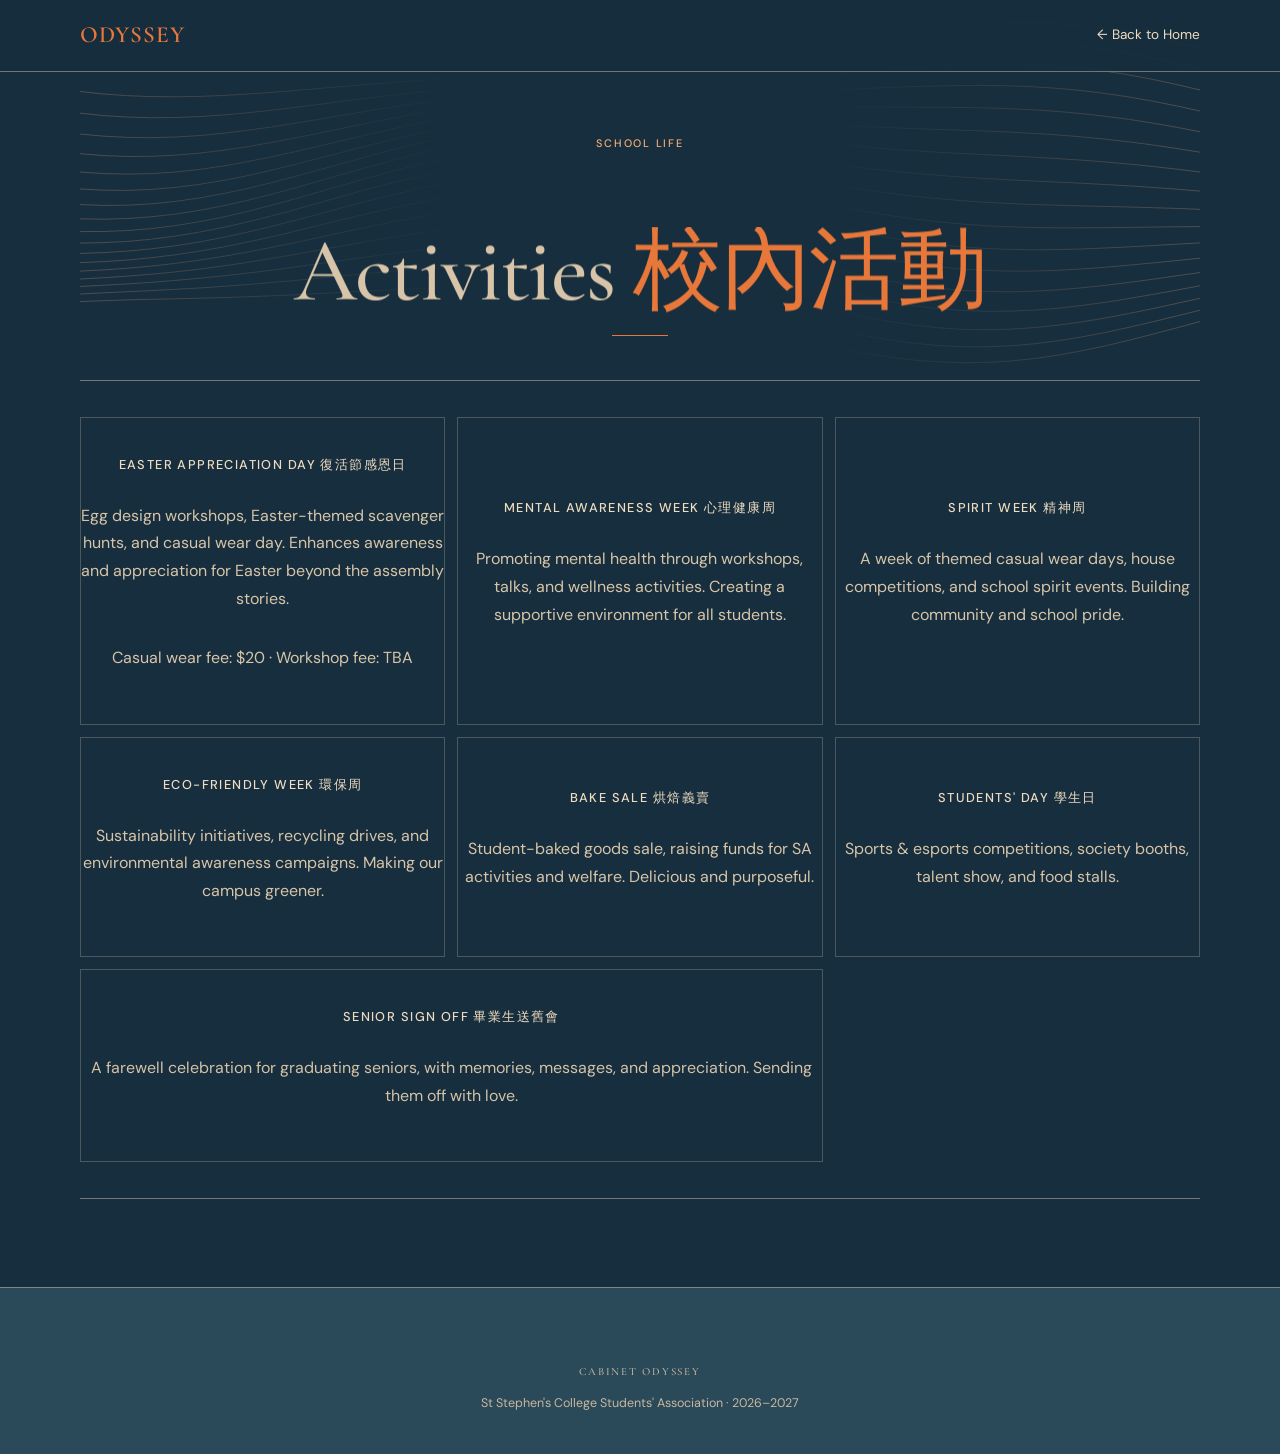
==== commit d839cef7: "Merge origin/main: keep the Odyssey rework, adopt the St Stephen's spelling Resolves the divergence " ====
--- a/activities.html
+++ b/activities.html
@@ -83,7 +83,7 @@
 
   <footer class="py-12 px-6 border-t border-sand/5 text-center">
     <p class="font-display text-lg text-sunset-500/50 mb-1">Cabinet Odyssey</p>
-    <p class="font-body text-xs text-sand/20">St. Stephen's College Students' Association · 2026–2027</p>
+    <p class="font-body text-xs text-sand/20">St Stephen's College Students' Association · 2026–2027</p>
   </footer>
 
   <script src="assets/js/odyssey-ui.js?v=motion-1" defer></script>
--- a/assets/css/odyssey-ui.css
+++ b/assets/css/odyssey-ui.css
@@ -477,8 +477,9 @@
 
 /* The spotlight signal: when a section becomes the one being read, a hairline
    rule sweeps open under its title — the same underline motif as the nav.
-   The left edge starts on the page route's spine (container left + 3.5px)
-   so the two meet as a perpendicular junction instead of crossing. */
+   On route viewports the rule springs from the page route's rail (column
+   left − 20px, where the timeline hairline lives too), so the two meet as a
+   perpendicular junction instead of floating apart. */
 .home-page .section-title::after {
   content: "";
   display: block;
@@ -492,6 +493,12 @@
   transition: transform 900ms var(--odyssey-ease-in-out) 120ms;
 }
 
+@media (min-width: 900px) {
+  .home-page .section-title::after {
+    margin-left: -20px;
+  }
+}
+
 .home-page .has-entered .section-title::after,
 .home-page .section-title.has-entered::after {
   transform: scaleX(1);
@@ -550,7 +557,10 @@
 
 .home-page .timeline {
   max-width: 800px;
-  padding-left: 32px;
+  /* Gutter for the timeline's own hairline (left 3px). At ≥900px the page
+     route's rail owns the line from the margin instead, so the gutter
+     collapses and the text joins the rest of the column. */
+  padding-left: 44px;
 }
 
 .home-page .timeline::before {
@@ -671,6 +681,10 @@
 
 .home-page .footer-inner {
   width: min(100%, var(--odyssey-content));
+  /* max-width: none overrides the legacy theme's 900px cap in index.html so
+     the footer shares the page's single content column (and its clearance
+     from the route rail) instead of floating on its own narrower island. */
+  max-width: none;
   display: grid;
   grid-template-columns: 2fr 1fr 1fr;
   gap: 48px;
@@ -717,6 +731,7 @@
 
 .home-page .footer-bottom {
   width: min(100%, var(--odyssey-content));
+  max-width: none;
   padding-top: 20px;
 }
 
@@ -1875,6 +1890,294 @@
 }
 
 /* ==========================================================================
+   Cabinet flow stage (html.cabinet-flow, set by odyssey-motion.js): the
+   sixteen members become five full-viewport boards. Each board pins at the
+   viewport top while the next board sweeps over it, its content rotating
+   in from 30deg around the bottom-left corner, scrubbed 1:1 with scroll —
+   the mechanics of the story-scroll/FlowArt component, owned by the motion
+   engine like every other scrub on this page. Pinning itself is CSS
+   (position: sticky, which body overflow-x: clip permits). The base styles
+   below keep the boards stacked statically: no JS, reduced motion, and
+   viewports under the engine's width/height gates.
+   ========================================================================== */
+
+.flow-panel {
+  position: relative;
+}
+
+.flow-panel + .flow-panel {
+  margin-top: clamp(56px, 9vh, 96px);
+}
+
+.flow-head {
+  max-width: 680px;
+  margin-bottom: clamp(28px, 4.5vh, 48px);
+}
+
+.flow-index {
+  margin: 0 0 12px;
+  color: var(--odyssey-orange-soft);
+  font-size: .68rem;
+  font-weight: 500;
+  letter-spacing: .16em;
+}
+
+.flow-label {
+  margin: 0;
+  color: var(--odyssey-cream);
+  font-family: "Cormorant Garamond", Georgia, serif;
+  font-size: clamp(2.1rem, 4.4vw, 3.4rem);
+  font-weight: 500;
+  line-height: 1.05;
+  letter-spacing: -.015em;
+}
+
+.flow-label em {
+  padding-bottom: .08em;
+  color: var(--odyssey-orange);
+  font-style: italic;
+}
+
+.flow-label-tc {
+  margin: 10px 0 0;
+  color: var(--odyssey-faint);
+  font-size: .95rem;
+}
+
+/* Slightly larger portraits now that each board owns a full screen, and the
+   member block scales with them so a five-up row keeps fitting its board. */
+.flow-panel .member-photo {
+  width: clamp(128px, 10.5vw, 156px);
+  height: clamp(128px, 10.5vw, 156px);
+}
+
+.flow-panel .cabinet-member {
+  width: clamp(128px, 12vw, 176px);
+}
+
+.flow-panel .cabinet-row {
+  margin-bottom: 0;
+}
+
+/* The Executive board stacks two rows (President, then the Vice-Presidents);
+   the base row margin is zeroed inside boards, so the pair needs its own gap. */
+.flow-panel .cabinet-row + .cabinet-row {
+  margin-top: clamp(1.5rem, 3.5vh, 2.75rem);
+}
+
+/* ---------- the pinned stage ---------- */
+
+html.cabinet-flow .home-page #members {
+  /* Full-bleed board sheets; content stays on the page grid via the inner
+     padding below (the same inset #mission uses). */
+  width: 100%;
+}
+
+/* The section title is a direct child of the now full-bleed section, so it
+   needs the page-grid inset itself — otherwise it lands on the viewport
+   edge, off the grid and across the route rail. */
+html.cabinet-flow .home-page #members > .section-title {
+  margin-right: max(24px, calc((100vw - var(--odyssey-content)) / 2));
+  margin-left: max(24px, calc((100vw - var(--odyssey-content)) / 2));
+}
+
+html.cabinet-flow .flow-stack {
+  position: relative;
+}
+
+html.cabinet-flow .flow-panel {
+  position: sticky;
+  top: 0;
+  height: 100vh;
+  height: 100svh;
+  /* Boards must sit flush: any gap would expose the page background between
+     one board's release and the next board's full cover. */
+  margin-top: 0;
+  overflow: clip;
+  background: var(--flow-bg, var(--odyssey-night));
+  color: var(--flow-ink, var(--odyssey-cream));
+  will-change: transform;
+}
+
+html.cabinet-flow .flow-panel + .flow-panel {
+  margin-top: 0;
+}
+
+html.cabinet-flow .flow-panel-inner {
+  height: 100%;
+  display: flex;
+  flex-direction: column;
+  justify-content: center;
+  padding: calc(var(--odyssey-nav-height) + clamp(20px, 4vh, 48px))
+           max(24px, calc((100vw - var(--odyssey-content)) / 2))
+           clamp(32px, 6vh, 64px);
+  /* The FlowArt hinge: incoming boards swing up around this corner. */
+  transform-origin: 0 100%;
+  will-change: transform;
+}
+
+html.cabinet-flow .cabinet-row {
+  gap: clamp(1.5rem, 3vw, 3rem);
+}
+
+/* Board sheets, in sweep order; adjacent boards always contrast. Ink, sub,
+   faint, line and accent are the board's whole palette — every text and
+   border colour inside maps to one of them. */
+html.cabinet-flow .flow-panel:nth-child(1) {
+  --flow-bg: var(--odyssey-orange);
+  --flow-ink: var(--odyssey-night);
+  --flow-sub: rgba(22, 46, 62, .92);
+  --flow-faint: rgba(22, 46, 62, .74);
+  --flow-line: rgba(22, 46, 62, .32);
+  --flow-accent: var(--odyssey-night);
+  --flow-lit: rgba(22, 46, 62, .55);
+}
+
+/* Board 01 is the only board with two member rows (the President stands
+   alone, the Vice-Presidents share the second). Its rhythm and portraits
+   step down so both rows still hold a 100svh board at the flow stage's
+   560px height gate — without this the pair overflows and clips. */
+html.cabinet-flow .flow-panel:nth-child(1) .flow-panel-inner {
+  padding-top: calc(var(--odyssey-nav-height) + 14px);
+  padding-bottom: clamp(20px, 3.5vh, 40px);
+}
+html.cabinet-flow .flow-panel:nth-child(1) .flow-head {
+  margin-bottom: clamp(18px, 3vh, 28px);
+}
+html.cabinet-flow .flow-panel:nth-child(1) .flow-index {
+  margin-bottom: 8px;
+}
+html.cabinet-flow .flow-panel:nth-child(1) .flow-label-tc {
+  margin-top: 6px;
+}
+html.cabinet-flow .flow-panel:nth-child(1) .member-photo {
+  width: clamp(112px, 8.8vw, 132px);
+  height: clamp(112px, 8.8vw, 132px);
+}
+html.cabinet-flow .flow-panel:nth-child(1) .cabinet-member {
+  width: clamp(112px, 10vw, 152px);
+}
+html.cabinet-flow .flow-panel:nth-child(1) .cabinet-row + .cabinet-row {
+  margin-top: clamp(.9rem, 2.4vh, 1.6rem);
+}
+
+@media (min-height: 640px) and (max-height: 800px) {
+  html.cabinet-flow .flow-panel:nth-child(1) .flow-panel-inner { padding-block: 86px 20px; }
+  html.cabinet-flow .flow-panel:nth-child(1) .flow-head { margin-bottom: 14px; }
+  html.cabinet-flow .flow-panel:nth-child(1) .flow-label { font-size: 2.4rem; }
+  html.cabinet-flow .flow-panel:nth-child(1) .flow-label-tc { font-size: .8rem; }
+  html.cabinet-flow .flow-panel:nth-child(1) .member-photo { width: 96px; height: 96px; }
+  html.cabinet-flow .flow-panel:nth-child(1) .member-name { font-size: 1.1rem; margin-top: 8px; }
+  html.cabinet-flow .flow-panel:nth-child(1) .member-role { font-size: .75rem; }
+  html.cabinet-flow .flow-panel:nth-child(1) .member-tc { font-size: .68rem; }
+  html.cabinet-flow .flow-panel:nth-child(1) .cabinet-row + .cabinet-row { margin-top: 14px; }
+}
+
+html.cabinet-flow .flow-panel:nth-child(2) {
+  --flow-bg: #122736;
+  --flow-ink: var(--odyssey-cream);
+  --flow-sub: rgba(240, 220, 192, .84);
+  --flow-faint: rgba(240, 220, 192, .68);
+  --flow-line: rgba(240, 220, 192, .28);
+  --flow-accent: var(--odyssey-orange-soft);
+  --flow-lit: rgba(232, 119, 58, .55);
+}
+
+html.cabinet-flow .flow-panel:nth-child(3) {
+  --flow-bg: var(--odyssey-cream);
+  --flow-ink: var(--odyssey-teal-deep);
+  --flow-sub: rgba(30, 58, 74, .9);
+  --flow-faint: rgba(30, 58, 74, .76);
+  --flow-line: rgba(30, 58, 74, .32);
+  --flow-accent: var(--odyssey-teal-deep);
+  --flow-lit: rgba(30, 58, 74, .5);
+}
+
+html.cabinet-flow .flow-panel:nth-child(4) {
+  --flow-bg: var(--odyssey-teal);
+  --flow-ink: var(--odyssey-cream);
+  --flow-sub: rgba(240, 220, 192, .84);
+  --flow-faint: rgba(240, 220, 192, .68);
+  --flow-line: rgba(240, 220, 192, .3);
+  --flow-accent: var(--odyssey-orange-soft);
+  --flow-lit: rgba(232, 119, 58, .55);
+}
+
+html.cabinet-flow .flow-panel:nth-child(5) {
+  --flow-bg: var(--odyssey-night);
+  --flow-ink: var(--odyssey-cream);
+  --flow-sub: rgba(240, 220, 192, .84);
+  --flow-faint: rgba(240, 220, 192, .68);
+  --flow-line: rgba(240, 220, 192, .28);
+  --flow-accent: var(--odyssey-orange-soft);
+  --flow-lit: rgba(232, 119, 58, .55);
+}
+
+html.cabinet-flow .flow-index,
+html.cabinet-flow .flow-label em {
+  color: var(--flow-accent);
+}
+
+html.cabinet-flow .flow-label {
+  color: var(--flow-ink);
+}
+
+html.cabinet-flow .flow-label-tc {
+  color: var(--flow-faint);
+}
+
+html.cabinet-flow .member-name {
+  color: var(--flow-ink);
+}
+
+html.cabinet-flow .member-role {
+  color: var(--flow-sub);
+}
+
+html.cabinet-flow .member-tc {
+  color: var(--flow-faint);
+}
+
+html.cabinet-flow .member-photo {
+  border-color: var(--flow-line);
+  background: transparent;
+}
+
+html.cabinet-flow .member-photo::before {
+  color: var(--flow-faint);
+}
+
+/* The route line dims portrait borders to a fixed cream and lights passed
+   rows with a fixed orange; boards carry their own ink, so mirror those
+   rules at matching specificity with the board's palette. */
+html.cabinet-flow.route-on .home-page .cabinet-row .member-photo {
+  border-color: var(--flow-line);
+}
+
+html.cabinet-flow.route-on .home-page .cabinet-row.is-lit .member-photo {
+  border-color: var(--flow-lit);
+}
+
+@media (prefers-reduced-motion: reduce) {
+  /* Insurance: the engine never adds html.cabinet-flow under reduced motion,
+     but if the class is ever present the static layout must still win. */
+  html.cabinet-flow .flow-panel {
+    position: relative;
+    height: auto;
+    overflow: visible;
+  }
+
+  html.cabinet-flow .flow-panel + .flow-panel {
+    margin-top: clamp(56px, 9vh, 96px);
+  }
+
+  html.cabinet-flow .flow-panel-inner {
+    height: auto;
+    transform: none !important;
+  }
+}
+
+/* ==========================================================================
    Motion engine layer: scroll cue, spotlight states, the page route line,
    the pinned mission scrub stage, and section colour shifts. Everything
    here is scoped to the home page and driven by assets/js/odyssey-motion.js.
@@ -1900,47 +2203,6 @@
   transform: scaleX(1);
 }
 
-/* ---------- hero scroll cue ---------- */
-
-.scroll-cue {
-  position: absolute;
-  bottom: 14px;
-  left: 50%;
-  transform: translateX(-50%);
-  opacity: .8;
-}
-
-.scroll-cue__line {
-  display: block;
-  width: 1px;
-  height: 46px;
-  background: rgba(240, 220, 192, .18);
-  overflow: hidden;
-  position: relative;
-}
-
-.scroll-cue__line::after {
-  content: "";
-  position: absolute;
-  top: -14px;
-  left: 0;
-  width: 1px;
-  height: 14px;
-  background: var(--odyssey-orange);
-  animation: odyssey-cue-drift 2.3s var(--odyssey-ease-in-out) infinite;
-}
-
-@keyframes odyssey-cue-drift {
-  0% { transform: translateY(0); }
-  70%, 100% { transform: translateY(60px); }
-}
-
-@media (max-width: 640px) {
-  .scroll-cue {
-    display: none;
-  }
-}
-
 /* ---------- countdown digit arrival ---------- */
 
 @keyframes odyssey-num-tick {
@@ -1985,7 +2247,6 @@
 /* ---------- first paint: rail waits for the hero arrival ---------- */
 
 @media (prefers-reduced-motion: reduce) {
-  .scroll-cue__line::after,
   .home-page .countdown-num.is-ticking {
     animation: none;
   }
@@ -2083,10 +2344,6 @@
   overflow: hidden;
 }
 
-html.hero-scrub .scroll-cue {
-  z-index: 3;
-}
-
 @media (max-width: 640px) {
   html.hero-scrub .home-page .hero {
     --hero-banner-h: 220px;
@@ -2298,12 +2555,19 @@
   position: absolute;
   inset: 0;
   display: flex;
+  flex-direction: column;
   align-items: center;
-  justify-content: center;
   padding: calc(var(--odyssey-nav-height) + 40px) 48px 44px;
   will-change: transform, opacity;
 }
 
+/* The static stack's spacing rule must not shift the absolutely positioned
+   beats inside the pinned stage — it would push the second beat past the
+   fold and spoil the centering below. */
+html.mission-scrub .scrub-beat + .scrub-beat {
+  margin-top: 0;
+}
+
 html.mission-scrub .scrub-beat[data-beat="0"] {
   opacity: 1;
 }
@@ -2313,18 +2577,16 @@
 }
 
 html.mission-scrub .beat-frame {
+  /* Safe centering: auto margins centre the sheet in the stage, and when a
+     short viewport cannot hold it they collapse to zero, so the title stays
+     below the nav instead of being clipped off the top. */
+  margin-block: auto;
   padding: clamp(48px, 8vh, 96px) clamp(48px, 5.5vw, 96px);
-}
-
-/* Frame one is narrower than frame two so the dot's journey between the
-   boxes has real distance: it exits the first trace, crosses the gap and
-   climbs the second box's edge while the beats crossfade. */
-html.mission-scrub .scrub-beat[data-beat="0"] .beat-frame {
-  width: min(100%, 860px);
-}
-
-html.mission-scrub .scrub-beat[data-beat="1"] .beat-frame {
-  width: min(100%, 1010px);
+  /* One shared sheet for both beats — identical horizontal edges, so the
+     crossfade reads as the same board swapping copy; "What We Do" simply
+     holds more and runs lower. The route dot still travels: between the
+     beats the frame's bottom edge moves with the taller copy. */
+  width: min(100%, 960px);
 }
 
 /* Copy inside the frame starts dim and lights up in a stagger when its beat
@@ -2396,7 +2658,6 @@
 
 @media (max-height: 899px) {
   html.mission-scrub .scrub-beat {
-    align-items: flex-start;
     padding-top: calc(var(--odyssey-nav-height) + 28px);
   }
 
@@ -2458,9 +2719,41 @@
   stroke-width: 1.5;
 }
 
-.route-dot {
+/* The travelling dot: an 8px core with a painted gradient halo, grouped so
+   one transform write per frame moves both. The halo replaces a CSS
+   drop-shadow filter, which re-rasterizes on every frame the dot moves;
+   a gradient circle rasterizes once and is transformed for free. */
+.route-dot-core {
   fill: var(--odyssey-orange);
-  filter: drop-shadow(0 0 7px rgba(232, 119, 58, .8));
+}
+
+.route-halo-in {
+  stop-color: var(--odyssey-orange);
+  stop-opacity: .5;
+}
+
+.route-halo-out {
+  stop-color: var(--odyssey-orange);
+  stop-opacity: 0;
+}
+
+/* The copper board (cabinet flow 01) is the same orange as the route, so
+   while the dot travels inside it the lit trail, dot and halo recolor to
+   the board's own ink navy — the same blue its headings and names use. */
+.page-route.route-on-copper .route-lit {
+  stroke: rgba(22, 46, 62, .95);
+}
+
+.page-route.route-on-copper .route-dot-core {
+  fill: var(--odyssey-night);
+}
+
+.page-route.route-on-copper .route-halo-in {
+  stop-color: var(--odyssey-night);
+}
+
+.page-route.route-on-copper .route-halo-out {
+  stop-color: var(--odyssey-night);
 }
 
 /* The route owns the events spine: the timeline's own hairline stands down
--- a/assets/css/odyssey-elements.css
+++ b/assets/css/odyssey-elements.css
@@ -43,13 +43,6 @@
 .home-page .hero-edition { left: 30px; }
 .home-page .hero-year { right: 30px; }
 
-.mission-stage { position: relative; isolation: isolate; }
-.voyage-waves--mission {
-  z-index: -1;
-  opacity: .13;
-  mask-image: linear-gradient(90deg, #000, transparent 28%, transparent 72%, #000);
-}
-
 [data-spotlight] { position: relative; isolation: isolate; overflow: hidden; }
 .odyssey-spotlight {
   position: absolute;
@@ -92,20 +85,15 @@
 }
 .event-month small {
   display: block;
-  margin-top: 12px;
+  /* Cormorant's old-style figures descend ~26px below the baseline at this
+     size (03/04/05); 12px put the label on top of those tails. */
+  margin-top: 26px;
   font-family: "DM Sans", sans-serif;
   font-size: .62rem;
   letter-spacing: .12em;
   text-transform: uppercase;
 }
 
-.home-page .logo-showcase { position: relative; isolation: isolate; overflow: hidden; }
-.voyage-waves--closing {
-  z-index: -1;
-  color: var(--odyssey-orange-soft);
-  opacity: .35;
-  mask-image: linear-gradient(90deg, #000, #000 20%, transparent 40%, transparent 60%, #000 80%, #000);
-}
 .home-page .logo-showcase > img {
   width: 152px;
   height: 152px;
@@ -132,7 +120,11 @@
 }
 
 @media (min-width: 900px) {
-  .home-page .timeline { max-width: none; }
+  /* The page route's rail runs in the margin 20px left of the content
+     column, so timeline text sits on the column edge like every other
+     section and the hairline (route-off state) moves out to the rail. */
+  .home-page .timeline { max-width: none; padding-left: 0; }
+  .home-page .timeline::before { left: -20px; }
   .home-page .timeline-item { padding-right: 180px; }
   .event-month {
     display: block;
@@ -164,9 +156,7 @@
   .home-page .hero-content > .hero-edition,
   .home-page .hero-content > .hero-year { display: none; }
   .home-page .hero-content > .voyage-waves--hero { opacity: .2; }
-  .voyage-waves--mission { opacity: .08; }
   .home-page .pillar-link { min-height: 106px; padding: 14px 16px; }
-  .voyage-waves--closing { opacity: .2; }
 }
 
 @media (prefers-reduced-motion: reduce) {
